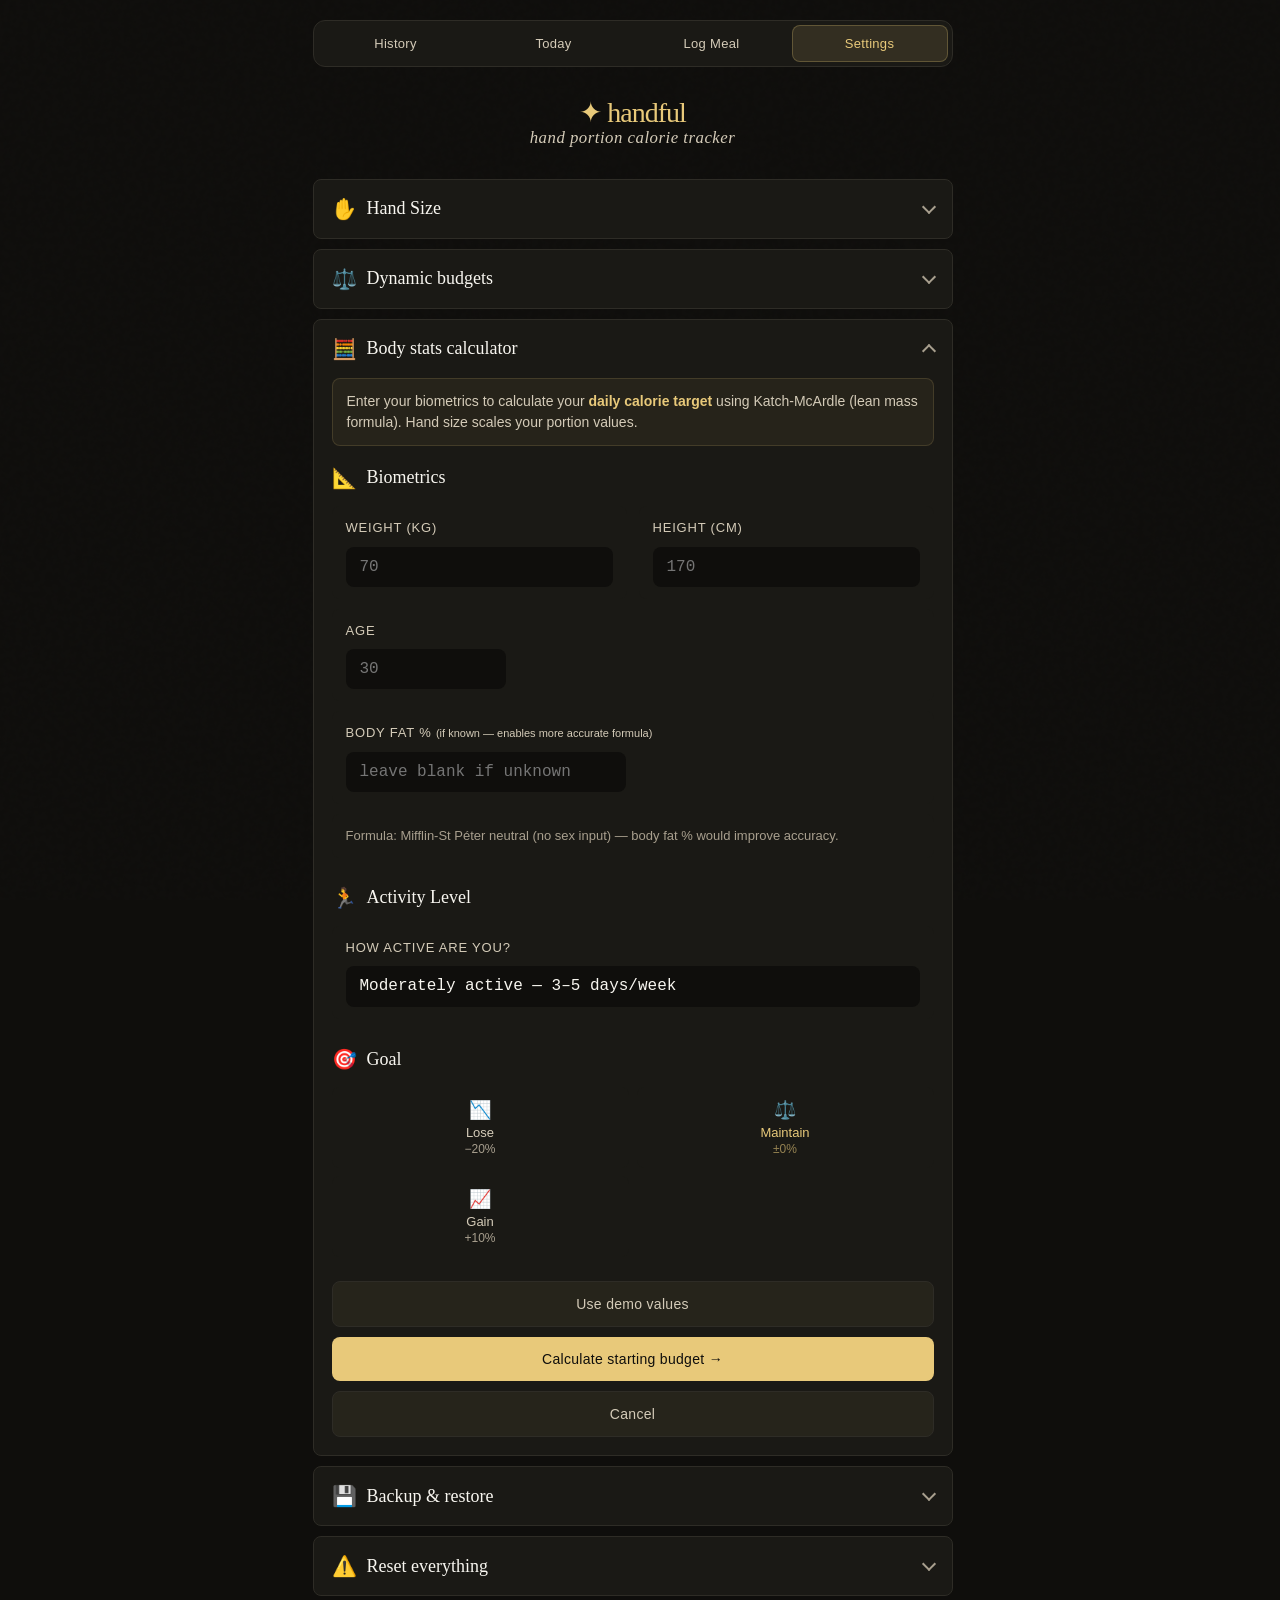
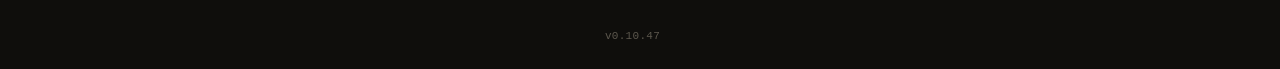
==== index.html @ 33240d6e "add meals to past days, revamp history" ====
<!DOCTYPE html>
<html lang="en">
<head>
<meta charset="UTF-8">
<meta name="viewport" content="width=device-width, initial-scale=1.0">
<title>Handful — Portion Calorie Tracker</title>
<meta name="description" content="Track hand-sized meal portions and daily calorie targets offline.">
<meta name="theme-color" content="#0f0e0c">
<link rel="manifest" href="manifest.webmanifest">
<link rel="icon" href="icons/icon-48.png" type="image/png">
<link rel="apple-touch-icon" href="icons/icon-180.png">
<link rel="stylesheet" href="styles.css">
</head>
<body>
<div id="app">

  <div class="tabs">
    <button class="tab" data-tab="history">History</button>
    <button class="tab" data-tab="today">Today</button>
    <button class="tab" data-tab="log">Log Meal</button>
    <button class="tab" data-tab="setup">Settings</button>
  </div>

  <!-- ═══════════════════ SETUP ═══════════════════ -->
  <div id="section-setup" class="section active">

    <div class="header">
      <div class="logo">✦ handful<em>hand portion calorie tracker</em></div>
    </div>

    <div class="setup-accordion">

    <section class="setup-panel" id="setup-panel-budget" hidden>
      <button class="setup-panel-toggle" type="button" data-setup-panel="budget" aria-expanded="false" aria-controls="setup-budget">
        <span class="setup-panel-title"><span>📊</span> Daily Portion Budget</span>
        <span class="setup-panel-chevron" aria-hidden="true"></span>
      </button>
      <div class="setup-panel-body" id="setup-budget">
      <div class="meal-total-summary budget-total-summary">
        <span class="meal-total-label">Estimated total</span>
        <span class="meal-total-value" id="budget-total">0 kcal</span>
      </div>
      <div class="info-callout callout-tight">
        Your calculated daily portion targets. Adjust with +/− — calorie estimates use your current hand size.
      </div>
      <div class="portion-grid budget-grid">
        <div class="portion-row portion-row-protein">
          <div class="portion-icon">🥩</div>
          <div class="portion-body">
            <div class="portion-top">
              <div class="portion-title-row">
                <div class="portion-name">Protein</div>
                <div class="portion-size">Palm</div>
              </div>
              <div class="portion-controls">
                <button class="count-btn" data-budget-type="protein" data-budget-delta="-1">−</button>
                <div class="count-display" id="budget-count-protein">0</div>
                <button class="count-btn" data-budget-type="protein" data-budget-delta="1">+</button>
              </div>
            </div>
            <div class="portion-bottom">
              <div class="portion-desc">meat, fish, eggs, legumes</div>
              <div class="portion-kcal" id="budget-kcal-protein">0 kcal</div>
            </div>
          </div>
        </div>
        <div class="portion-row portion-row-veggie">
          <div class="portion-icon">🥦</div>
          <div class="portion-body">
            <div class="portion-top">
              <div class="portion-title-row">
                <div class="portion-name">Vegetables</div>
                <div class="portion-size">Fist</div>
              </div>
              <div class="portion-controls">
                <button class="count-btn" data-budget-type="veggie" data-budget-delta="-1">−</button>
                <div class="count-display" id="budget-count-veggie">0</div>
                <button class="count-btn" data-budget-type="veggie" data-budget-delta="1">+</button>
              </div>
            </div>
            <div class="portion-bottom">
              <div class="portion-desc">non-starchy veg</div>
              <div class="portion-kcal" id="budget-kcal-veggie">0 kcal</div>
            </div>
          </div>
        </div>
        <div class="portion-row portion-row-carb">
          <div class="portion-icon">🌾</div>
          <div class="portion-body">
            <div class="portion-top">
              <div class="portion-title-row">
                <div class="portion-name">Carbs</div>
                <div class="portion-size">Cupped hand</div>
              </div>
              <div class="portion-controls">
                <button class="count-btn" data-budget-type="carb" data-budget-delta="-1">−</button>
                <div class="count-display" id="budget-count-carb">0</div>
                <button class="count-btn" data-budget-type="carb" data-budget-delta="1">+</button>
              </div>
            </div>
            <div class="portion-bottom">
              <div class="portion-desc">grains, fruit, tubers</div>
              <div class="portion-kcal" id="budget-kcal-carb">0 kcal</div>
            </div>
          </div>
        </div>
        <div class="portion-row portion-row-fat">
          <div class="portion-icon">🥑</div>
          <div class="portion-body">
            <div class="portion-top">
              <div class="portion-title-row">
                <div class="portion-name">Fats</div>
                <div class="portion-size">Thumb</div>
              </div>
              <div class="portion-controls">
                <button class="count-btn" data-budget-type="fat" data-budget-delta="-1">−</button>
                <div class="count-display" id="budget-count-fat">0</div>
                <button class="count-btn" data-budget-type="fat" data-budget-delta="1">+</button>
              </div>
            </div>
            <div class="portion-bottom">
              <div class="portion-desc">oils, nuts, cheese</div>
              <div class="portion-kcal" id="budget-kcal-fat">0 kcal</div>
            </div>
          </div>
        </div>
      </div>
      </div>
    </section>

    <section class="setup-panel" id="setup-panel-hand">
      <button class="setup-panel-toggle" type="button" data-setup-panel="hand" aria-expanded="false" aria-controls="setup-hand-size">
        <span class="setup-panel-title"><span>✋</span> Hand Size</span>
        <span class="setup-panel-chevron" aria-hidden="true"></span>
      </button>
      <div class="setup-panel-body" id="setup-hand-size">
      <div class="toggle-group" id="hand-size">
        <button class="toggle-option" data-hand="small">
          <div class="opt-title">🤏 Small</div>
          <div class="opt-sub">Palm ~130 kcal</div>
        </button>
        <button class="toggle-option selected" data-hand="average">
          <div class="opt-title">✋ Medium</div>
          <div class="opt-sub">Palm ~138 kcal</div>
        </button>
        <button class="toggle-option" data-hand="big">
          <div class="opt-title">🖐 Big</div>
          <div class="opt-sub">Palm ~145 kcal</div>
        </button>
      </div>
      <p class="setup-recalc-hint">Your hand size scales portion calorie values. <strong>Medium hand</strong> uses the midpoint of PN's male/female ranges. Big or small shifts the values up or down accordingly.</p>
      </div>
    </section>

    <section class="setup-panel" id="setup-panel-dynamic">
      <button class="setup-panel-toggle" type="button" data-setup-panel="dynamic" aria-expanded="false" aria-controls="setup-dynamic-recalc">
        <span class="setup-panel-title"><span>⚖️</span> Dynamic budgets</span>
        <span class="setup-panel-chevron" aria-hidden="true"></span>
      </button>
      <div class="setup-panel-body" id="setup-dynamic-recalc">
      <div class="toggle-group" id="dynamic-recalc-toggle">
        <button type="button" class="toggle-option" data-dynamic-recalc="true">Enable</button>
        <button type="button" class="toggle-option selected" data-dynamic-recalc="false">Disable</button>
      </div>
      <p class="setup-recalc-hint">When you overshoot a portion type, remaining budgets shrink to fit your daily calorie target — fats first, then protein, then carbs. Vegetables are never reduced. If you exceed your daily calories, uneaten non-veggie portions drop to zero.</p>
      </div>
    </section>

    <section class="setup-panel" id="setup-panel-calculator">
      <button class="setup-panel-toggle" type="button" data-setup-panel="calculator" aria-expanded="false" aria-controls="setup-calculator-body">
        <span class="setup-panel-title"><span>🧮</span> Body stats calculator</span>
        <span class="setup-panel-chevron" aria-hidden="true"></span>
      </button>
      <div class="setup-panel-body" id="setup-calculator-body">
    <div id="setup-recalc-wrap" hidden>
      <p class="setup-recalc-hint">Need a fresh starting budget? Re-run the calculator with updated weight, activity, or goal — you can still fine-tune portions afterward.</p>
      <button class="btn btn-ghost" data-action="open-setup-wizard">Recalculate from body stats</button>
    </div>

    <div id="setup-wizard">
      <div class="info-callout">
        Enter your biometrics to calculate your <strong>daily calorie target</strong> using Katch-McArdle (lean mass formula). Hand size scales your portion values.
      </div>

      <div class="card">
        <div class="card-title"><span>📐</span> Biometrics</div>

        <div class="fields-row">
          <div class="field">
            <label>Weight (kg)</label>
            <input type="number" id="weight" placeholder="70" min="30" max="300" step="0.1">
          </div>
          <div class="field">
            <label>Height (cm)</label>
            <input type="number" id="height" placeholder="170" min="120" max="250">
          </div>
        </div>

        <div class="field">
          <label>Age</label>
          <input type="number" id="age" placeholder="30" min="15" max="100" class="input-short">
        </div>

        <div class="field">
          <label>Body Fat % <span class="label-note">(if known — enables more accurate formula)</span></label>
          <input type="number" id="bodyfat" placeholder="leave blank if unknown" min="5" max="60" step="0.1" class="input-medium">
        </div>

        <div class="formula-note" id="formula-display">
          Fill in fields above to see which formula will be used.
        </div>
      </div>

      <div class="card">
        <div class="card-title"><span>🏃</span> Activity Level</div>
        <div class="field">
          <label>How active are you?</label>
          <select id="activity">
            <option value="1.2">Sedentary — desk job, little exercise</option>
            <option value="1.375">Lightly active — 1–3 days/week</option>
            <option value="1.55" selected>Moderately active — 3–5 days/week</option>
            <option value="1.725">Very active — 6–7 days/week</option>
            <option value="1.9">Extra active — 2× daily training</option>
          </select>
        </div>
      </div>

      <div class="card">
        <div class="card-title"><span>🎯</span> Goal</div>
        <div class="goal-grid" id="goal-grid">
          <button class="goal-option" data-mult="0.8">
            <div class="goal-icon">📉</div>
            <div class="goal-label">Lose</div>
            <div class="goal-mult">−20%</div>
          </button>
          <button class="goal-option selected" data-mult="1.0">
            <div class="goal-icon">⚖️</div>
            <div class="goal-label">Maintain</div>
            <div class="goal-mult">±0%</div>
          </button>
          <button class="goal-option" data-mult="1.1">
            <div class="goal-icon">📈</div>
            <div class="goal-label">Gain</div>
            <div class="goal-mult">+10%</div>
          </button>
        </div>
      </div>

      <div class="error-msg" id="setup-error"></div>

      <button class="btn btn-ghost setup-demo-btn" data-action="use-demo">Use demo values</button>
      <button class="btn btn-primary" data-action="calculate-target">Calculate starting budget →</button>
      <button class="btn btn-ghost setup-wizard-cancel" data-action="close-setup-wizard" hidden>Cancel</button>
    </div>
      </div>
    </section>

    <section class="setup-panel" id="setup-panel-backup">
      <button class="setup-panel-toggle" type="button" data-setup-panel="backup" aria-expanded="false" aria-controls="setup-backup-body">
        <span class="setup-panel-title"><span>💾</span> Backup & restore</span>
        <span class="setup-panel-chevron" aria-hidden="true"></span>
      </button>
      <div class="setup-panel-body" id="setup-backup-body">
        <p class="setup-recalc-hint">Backs up and restores your meal history, daily portion budget, calorie targets (including target history), hand size, goal, body stats, dynamic budget setting, and today’s in-progress log counts. Import replaces all of that on this device.</p>
        <div class="setup-backup-actions">
          <button type="button" class="btn btn-ghost setup-reset-btn" data-action="export-backup">Export backup</button>
          <button type="button" id="import-backup-btn" class="btn btn-ghost setup-reset-btn" data-action="import-backup">Import backup</button>
        </div>
        <input type="file" id="import-backup-input" accept="application/json,.json" hidden>
        <p id="import-backup-status" class="setup-import-status" hidden></p>
      </div>
    </section>

    <section class="setup-panel" id="setup-panel-danger">
      <button class="setup-panel-toggle" type="button" data-setup-panel="danger" aria-expanded="false" aria-controls="setup-danger-body">
        <span class="setup-panel-title"><span>⚠️</span> Reset everything</span>
        <span class="setup-panel-chevron" aria-hidden="true"></span>
      </button>
      <div class="setup-panel-body" id="setup-danger-body">
        <p class="setup-recalc-hint">Delete all meals, targets, and settings. This cannot be undone.</p>
        <button type="button" id="reset-everything-btn" class="btn btn-ghost setup-reset-btn" data-action="reset-everything">Reset everything</button>
      </div>
    </section>

    </div>

  </div>

  <!-- ═══════════════════ LOG MEAL ═══════════════════ -->
  <div id="section-log" class="section">

    <div id="no-target-msg" class="info-callout callout-spaced">
      ⚠ No calorie target set yet. Go to <strong>Setup</strong> first.
    </div>

    <div id="log-content">
      <div class="card">
        <div class="meal-total-summary">
          <span class="meal-total-label">Meal total</span>
          <span class="meal-total-value" id="meal-total">0 kcal</span>
        </div>

        <div class="portion-grid">
          <!-- Protein -->
          <div class="portion-row portion-row-protein">
            <div class="portion-icon">🥩</div>
            <div class="portion-body">
              <div class="portion-top">
                <div class="portion-title-row">
                  <div class="portion-name">Protein</div>
                  <div class="portion-size">Palm</div>
                </div>
                <div class="portion-controls">
                  <button class="count-btn" data-count-type="protein" data-count-delta="-1">−</button>
                  <div class="count-display" id="count-protein">0</div>
                  <button class="count-btn" data-count-type="protein" data-count-delta="1">+</button>
                </div>
              </div>
              <div class="portion-bottom">
                <div class="portion-desc">meat, fish, eggs, legumes</div>
                <div class="portion-kcal" id="protein-kcal">0 kcal</div>
              </div>
            </div>
          </div>

          <!-- Veggies -->
          <div class="portion-row portion-row-veggie">
            <div class="portion-icon">🥦</div>
            <div class="portion-body">
              <div class="portion-top">
                <div class="portion-title-row">
                  <div class="portion-name">Vegetables</div>
                  <div class="portion-size">Fist</div>
                </div>
                <div class="portion-controls">
                  <button class="count-btn" data-count-type="veggie" data-count-delta="-1">−</button>
                  <div class="count-display" id="count-veggie">0</div>
                  <button class="count-btn" data-count-type="veggie" data-count-delta="1">+</button>
                </div>
              </div>
              <div class="portion-bottom">
                <div class="portion-desc">non-starchy veg</div>
                <div class="portion-kcal" id="veggie-kcal">0 kcal</div>
              </div>
            </div>
          </div>

          <!-- Carbs -->
          <div class="portion-row portion-row-carb">
            <div class="portion-icon">🌾</div>
            <div class="portion-body">
              <div class="portion-top">
                <div class="portion-title-row">
                  <div class="portion-name">Carbs</div>
                  <div class="portion-size">Cupped hand</div>
                </div>
                <div class="portion-controls">
                  <button class="count-btn" data-count-type="carb" data-count-delta="-1">−</button>
                  <div class="count-display" id="count-carb">0</div>
                  <button class="count-btn" data-count-type="carb" data-count-delta="1">+</button>
                </div>
              </div>
              <div class="portion-bottom">
                <div class="portion-desc">grains, fruit, tubers</div>
                <div class="portion-kcal" id="carb-kcal">0 kcal</div>
              </div>
            </div>
          </div>

          <!-- Fat -->
          <div class="portion-row portion-row-fat">
            <div class="portion-icon">🥑</div>
            <div class="portion-body">
              <div class="portion-top">
                <div class="portion-title-row">
                  <div class="portion-name">Fats</div>
                  <div class="portion-size">Thumb</div>
                </div>
                <div class="portion-controls">
                  <button class="count-btn" data-count-type="fat" data-count-delta="-1">−</button>
                  <div class="count-display" id="count-fat">0</div>
                  <button class="count-btn" data-count-type="fat" data-count-delta="1">+</button>
                </div>
              </div>
              <div class="portion-bottom">
                <div class="portion-desc">oils, nuts, cheese</div>
                <div class="portion-kcal" id="fat-kcal">0 kcal</div>
              </div>
            </div>
          </div>
        </div>

        <!-- Quick-add shortcuts -->
        <div class="quick-add-section">
          <div class="quick-add-label">Shortcuts</div>
          <div class="quick-add-grid">

            <!-- Processed snack: +1 carb +1 fat -->
            <button class="quick-btn" data-action="quick-add-processed">
              <div class="qb-icon">🍟</div>
              <span class="qb-name">Processed</span>
              <div class="qb-adds">+1 carb · +1 fat</div>
            </button>

            <!-- Light drink: popup -->
            <button class="quick-btn" data-action="open-light-popup">
              <div class="qb-icon">🍷</div>
              <span class="qb-name">Light drink</span>
              <div class="qb-adds">tap to log</div>
            </button>

            <!-- Heavy drink: mixed/craft beer/dessert wine — popup to choose -->
            <button class="quick-btn" data-action="open-heavy-popup">
              <div class="qb-icon">🍹</div>
              <span class="qb-name">Heavy drink</span>
              <div class="qb-adds">tap to log</div>
            </button>

            <!-- Dairy: popup -->
            <button class="quick-btn" data-action="open-dairy-popup">
              <div class="qb-icon">🥛</div>
              <span class="qb-name">Dairy / milk</span>
              <div class="qb-adds">tap to log</div>
            </button>

            <!-- Soda / juice: 355ml = 1 carb -->
            <button class="quick-btn" data-action="quick-add-soda">
              <div class="qb-icon">🥤</div>
              <span class="qb-name">Soda / juice</span>
              <div class="qb-adds">+1 carb · 12oz (355ml)</div>
            </button>

          </div>
        </div>

        <div class="log-btn-wrap">
          <button type="button" class="btn btn-primary" id="log-meal-btn" data-action="log-meal">Add to today →</button>
          <button class="btn btn-ghost btn-inline" data-action="reset-counts">Clear</button>
        </div>
      </div>
    </div>

  </div>

  <!-- ═══════════════════ TODAY ═══════════════════ -->
  <div id="section-today" class="section">

    <div id="today-no-target" class="info-callout">
      ⚠ No calorie target set yet. Go to <strong>Setup</strong> first.
    </div>

    <div id="today-content">
      <div class="date-header">
        <button type="button" class="date-nav-btn" id="today-prev-day" data-action="today-prev-day" aria-label="Previous day">‹</button>
        <div class="date-header-main">
          <div class="date-today" id="today-date-str"></div>
          <div class="date-str" id="today-day-str">Today</div>
        </div>
        <button type="button" class="date-nav-btn" id="today-next-day" data-action="today-next-day" aria-label="Next day">›</button>
      </div>

      <div class="progress-wrap">
        <div class="progress-header">
          <div class="progress-range">
            <span class="progress-consumed" id="prog-consumed">0</span>
            <span class="progress-sep">/</span>
            <span class="progress-total" id="prog-total">0</span>
          </div>
          <span class="progress-left" id="prog-left">— left</span>
        </div>
        <div class="progress-bar" id="prog-bar">
          <div class="progress-fill" id="prog-fill">
            <div class="progress-seg protein" id="prog-seg-protein"></div>
            <div class="progress-seg veggie" id="prog-seg-veggie"></div>
            <div class="progress-seg carb" id="prog-seg-carb"></div>
            <div class="progress-seg fat" id="prog-seg-fat"></div>
          </div>
        </div>
      </div>

      <div class="card">
        <div id="portion-targets" class="portion-targets">
          <!-- rendered by JS -->
        </div>
      </div>

      <div class="card">
        <div id="meal-list" class="meal-list">
          <div class="empty-state">
            <div class="icon">🍽</div>
            <div>No meals logged yet today.</div>
          </div>
        </div>
        <div class="today-log-wrap">
          <button type="button" class="btn btn-primary today-log-meal-btn" data-tab="log">Log meal</button>
        </div>
        <div class="today-reset-wrap" id="today-reset-wrap" hidden>
          <button type="button" class="btn-link" id="delete-all-meals-btn" data-action="reset-day">Clear all</button>
        </div>
      </div>
    </div>

  </div>

  <!-- ═══════════════════ HISTORY ═══════════════════ -->
  <div id="section-history" class="section">

    <div id="history-no-target" class="info-callout">
      ⚠ No calorie target set yet. Go to <strong>Setup</strong> first.
    </div>

    <div id="history-content">
      <div id="history-week-avg" class="history-week-avg" hidden>
        <span class="history-week-avg-label">Average, excluding today</span>
        <span class="history-week-avg-value" id="history-week-avg-value"></span>
      </div>
      <div id="history-chart" class="history-chart" aria-hidden="true"></div>
      <div id="history-list"></div>
    </div>

  </div>


  <!-- ── Heavy drink popup ── -->
  <div id="heavy-popup-overlay" class="popup-overlay" data-popup="heavy">
    <div id="heavy-popup" class="popup-sheet">
      <div class="popup-title">🍹 Heavy drink</div>
      <div class="popup-sub">Mixed drink, craft beer, dessert wine</div>
      <div class="popup-options">
        <button class="popup-opt" data-heavy-choice="2carb">
          <div class="popup-opt-icon">🌾🌾</div>
          <div class="popup-opt-label">+2 carbs</div>
          <div class="popup-opt-sub">2 cupped hands</div>
        </button>
        <button class="popup-opt" data-heavy-choice="mixed">
          <div class="popup-opt-icon">🌾🥑</div>
          <div class="popup-opt-label">+1 carb +1 fat</div>
          <div class="popup-opt-sub">1 hand + 1 thumb</div>
        </button>
        <button class="popup-opt" data-heavy-choice="2fat">
          <div class="popup-opt-icon">🥑🥑</div>
          <div class="popup-opt-label">+2 fats</div>
          <div class="popup-opt-sub">2 thumbs</div>
        </button>
      </div>
      <button class="popup-cancel" data-action="close-heavy-popup">Cancel</button>
    </div>
  </div>

  <!-- ── Light drink popup ── -->
  <div id="light-popup-overlay" class="popup-overlay" data-popup="light">
    <div id="light-popup" class="popup-sheet">
      <div class="popup-title">🍷 Light drink</div>
      <div class="popup-sub">Wine, light beer, or spirits</div>
      <div class="popup-options popup-options-two">
        <button class="popup-opt" data-light-choice="carb">
          <div class="popup-opt-icon">🌾</div>
          <div class="popup-opt-label">+1 carb</div>
          <div class="popup-opt-sub">5oz (150ml) wine<br>12oz (355ml) light beer<br>1.5oz (45ml) spirits</div>
        </button>
        <button class="popup-opt" data-light-choice="fat">
          <div class="popup-opt-icon">🥑</div>
          <div class="popup-opt-label">+1 fat</div>
          <div class="popup-opt-sub">5oz (150ml) wine<br>12oz (355ml) light beer<br>1.5oz (45ml) spirits</div>
        </button>
      </div>
      <button class="popup-cancel" data-action="close-light-popup">Cancel</button>
    </div>
  </div>

  <!-- ── Dairy popup ── -->
  <div id="dairy-popup-overlay" class="popup-overlay" data-popup="dairy">
    <div id="dairy-popup" class="popup-sheet">
      <div class="popup-title">🥛 Dairy / milk</div>
      <div class="popup-sub">1 cup / 8oz (240ml) serving</div>
      <div class="popup-options popup-options-two">
        <button class="popup-opt" data-dairy-choice="fat">
          <div class="popup-opt-icon">🥑</div>
          <div class="popup-opt-label">+1 fat</div>
          <div class="popup-opt-sub">Whole milk<br>Full-fat yogurt<br>Full-fat kefir</div>
        </button>
        <button class="popup-opt" data-dairy-choice="carb">
          <div class="popup-opt-icon">🌾</div>
          <div class="popup-opt-label">+1 carb</div>
          <div class="popup-opt-sub">Low-fat / skim milk<br>Plain plant milk<br>(sweetened)</div>
        </button>
        <button class="popup-opt" data-dairy-choice="both">
          <div class="popup-opt-icon">🥑🌾</div>
          <div class="popup-opt-label">+1 fat +1 carb</div>
          <div class="popup-opt-sub">Full-fat AND<br>sweetened<br>(e.g. choc milk)</div>
        </button>
        <button class="popup-opt popup-opt-muted" data-dairy-choice="none">
          <div class="popup-opt-icon">💧</div>
          <div class="popup-opt-label">Nothing</div>
          <div class="popup-opt-sub">Unsweetened<br>plain plant milk<br>(~30–40 kcal)</div>
        </button>
      </div>
      <button class="popup-cancel" data-action="close-dairy-popup">Cancel</button>
    </div>
  </div>

  <footer class="app-version" id="app-version" aria-label="App version"></footer>
</div>
<script src="version.js"></script>
<script src="app.js" defer></script>
</body>
</html>
---- styles.css ----
:root {
    --bg: #0f0e0c;
    --surface: #1a1915;
    --surface2: #222018;
    --border: #2e2c26;
    --accent: #e8c97a;
    --accent-dim: rgba(232,201,122,0.12);
    --accent-dim2: rgba(232,201,122,0.06);
    --text: #f8f6f0;
    --text-muted: #d4cbb8;
    --text-dim: #a89f8e;
    --protein: #c97a7a;
    --veggie: #7ac97a;
    --carb: #7ab0c9;
    --fat: #c9b47a;
    --protein-dim: rgba(201,122,122,0.12);
    --veggie-dim: rgba(122,201,122,0.12);
    --carb-dim: rgba(122,176,201,0.12);
    --fat-dim: rgba(201,180,122,0.12);
    --radius: 12px;
    --radius-sm: 8px;
  }

  * { margin: 0; padding: 0; box-sizing: border-box; }

  html {
    scrollbar-gutter: stable;
  }

  body {
    background: var(--bg);
    color: var(--text);
    font-family: 'DM Sans', sans-serif;
    font-size: 16px;
    line-height: 1.6;
    min-height: 100vh;
  }

  /* Grid noise texture overlay */
  body::before {
    content: '';
    position: fixed;
    inset: 0;
    background-image: url("data:image/svg+xml,%3Csvg viewBox='0 0 200 200' xmlns='http://www.w3.org/2000/svg'%3E%3Cfilter id='n'%3E%3CfeTurbulence type='fractalNoise' baseFrequency='0.75' numOctaves='4' stitchTiles='stitch'/%3E%3C/filter%3E%3Crect width='100%25' height='100%25' filter='url(%23n)' opacity='0.03'/%3E%3C/svg%3E");
    pointer-events: none;
    z-index: 0;
    opacity: 0.4;
  }

  #app {
    position: relative;
    z-index: 1;
    max-width: 680px;
    margin: 0 auto;
    padding: 20px;
  }

  /* ── Header ── */
  .header {
    text-align: center;
    margin-bottom: 32px;
  }

  .logo {
    font-family: 'DM Serif Display', serif;
    font-size: 28px;
    color: var(--accent);
    letter-spacing: -1px;
    line-height: 1;
  }

  .logo em {
    font-style: italic;
    color: var(--text-muted);
    font-size: 0.6em;
    display: block;
    letter-spacing: 0.5px;
    margin-top: 3px;
  }

  /* ── Tabs ── */
  .tabs {
    display: flex;
    gap: 2px;
    background: var(--surface);
    border: 1px solid var(--border);
    border-radius: var(--radius);
    padding: 4px;
    margin-bottom: 32px;
  }

  .tab {
    flex: 1;
    padding: 10px 10px;
    border-radius: var(--radius-sm);
    border: 1px solid transparent;
    background: transparent;
    color: var(--text-muted);
    font-family: 'DM Sans', sans-serif;
    font-size: 13px;
    font-weight: 500;
    cursor: pointer;
    transition: all 0.2s;
    letter-spacing: 0.3px;
  }

  .tab.active {
    background: var(--accent-dim);
    color: var(--accent);
    border: 1px solid rgba(232,201,122,0.25);
  }

  /* ── Cards ── */
  .card {
    background: var(--surface);
    border: 1px solid var(--border);
    border-radius: var(--radius);
    padding: 24px;
    margin-bottom: 16px;
  }

  .card-title {
    font-family: 'DM Serif Display', serif;
    font-size: 18px;
    color: var(--text);
    margin-bottom: 20px;
    display: flex;
    align-items: center;
    gap: 10px;
  }

  .card-title span {
    font-size: 20px;
  }

  /* ── Form elements ── */
  .field {
    margin-bottom: 18px;
  }

  label {
    display: block;
    font-size: 13px;
    font-weight: 500;
    color: var(--text-muted);
    letter-spacing: 0.8px;
    text-transform: uppercase;
    margin-bottom: 8px;
  }

  input[type="number"], select {
    width: 100%;
    background: var(--bg);
    border: 1px solid var(--border);
    border-radius: var(--radius-sm);
    color: var(--text);
    font-family: 'DM Mono', monospace;
    font-size: 16px;
    padding: 11px 14px;
    outline: none;
    transition: border-color 0.2s;
    appearance: none;
  }

  input[type="number"]:focus, select:focus {
    border-color: var(--accent);
  }

  .input-short { max-width: 160px; }
  .input-medium { max-width: 280px; }
  .label-note {
    font-size: 11px;
    font-weight: 400;
    text-transform: none;
    letter-spacing: 0;
  }

  select {
    background-image: url("data:image/svg+xml,%3Csvg xmlns='http://www.w3.org/2000/svg' width='12' height='8' viewBox='0 0 12 8'%3E%3Cpath d='M1 1l5 5 5-5' stroke='%238a8470' stroke-width='1.5' fill='none' stroke-linecap='round'/%3E%3C/svg%3E");
    background-repeat: no-repeat;
    background-position: right 14px center;
    padding-right: 36px;
    cursor: pointer;
  }

  option { background: #1a1915; }

  .fields-row {
    display: grid;
    grid-template-columns: 1fr 1fr;
    gap: 12px;
  }

  /* ── Buttons ── */
  .btn {
    display: block;
    width: 100%;
    padding: 14px 20px;
    border-radius: var(--radius-sm);
    border: none;
    font-family: 'DM Sans', sans-serif;
    font-size: 14px;
    font-weight: 500;
    cursor: pointer;
    transition: all 0.2s;
    letter-spacing: 0.3px;
  }

  .btn-primary {
    background: var(--accent);
    color: #0f0e0c;
  }

  .btn-primary:hover {
    background: #f0d58a;
    transform: translateY(-1px);
  }

  .btn-ghost {
    background: var(--accent-dim2);
    color: var(--text-muted);
    border: 1px solid var(--border);
  }

  .btn-ghost:hover {
    color: var(--text);
    border-color: var(--text-dim);
  }

  .btn-inline {
    width: auto;
    padding: 14px 20px;
  }

  .btn-link {
    display: inline;
    width: auto;
    padding: 0;
    background: none;
    border: none;
    border-radius: 0;
    font-family: 'DM Sans', sans-serif;
    font-size: 13px;
    font-weight: 400;
    color: var(--text-dim);
    text-decoration: underline;
    text-underline-offset: 3px;
    cursor: pointer;
    transition: color 0.15s;
  }

  .btn-link:hover {
    color: var(--text-muted);
  }

  .btn-link.btn-link-armed {
    color: var(--protein);
    font-weight: 600;
  }

  .btn-link.btn-link-armed:hover {
    color: var(--protein);
  }

  #today-content .today-log-wrap {
    display: flex;
    justify-content: center;
    margin-top: 16px;
  }

  #today-content .today-log-meal-btn {
    width: auto;
    padding: 12px 24px;
  }

  #today-content .today-reset-wrap:not([hidden]) {
    display: flex;
    justify-content: center;
    margin-top: 28px;
    padding-bottom: 8px;
  }

  /* ── Calorie Target Display ── */
  .calorie-target {
    text-align: center;
    padding: 28px 24px;
    background: var(--surface2);
    border: 1px solid var(--border);
    border-radius: var(--radius);
    margin-bottom: 16px;
    position: relative;
    overflow: hidden;
  }

  .calorie-target::before {
    content: '';
    position: absolute;
    top: -40px; left: -40px;
    width: 160px; height: 160px;
    background: radial-gradient(circle, rgba(232,201,122,0.08) 0%, transparent 70%);
    pointer-events: none;
  }

  .calorie-big {
    font-family: 'DM Serif Display', serif;
    font-size: 60px;
    color: var(--accent);
    line-height: 1;
    letter-spacing: -2px;
  }

  .calorie-unit {
    font-size: 18px;
    color: var(--text-muted);
    font-family: 'DM Mono', monospace;
    margin-bottom: 4px;
    display: block;
  }

  .calorie-label {
    font-size: 12px;
    color: var(--text-dim);
    letter-spacing: 1px;
    text-transform: uppercase;
    margin-top: 8px;
  }

  /* ── Progress Bar ── */
  .progress-wrap {
    background: var(--surface2);
    border: 1px solid var(--border);
    border-radius: var(--radius);
    padding: 20px 24px;
    margin-bottom: 16px;
  }

  .progress-header {
    display: flex;
    justify-content: space-between;
    align-items: baseline;
    gap: 12px;
    margin-bottom: 12px;
    font-family: 'DM Mono', monospace;
    font-size: 14px;
  }

  .progress-range {
    display: flex;
    align-items: baseline;
    gap: 2px;
    min-width: 0;
  }

  .progress-consumed { color: var(--accent); }
  .progress-range .progress-sep {
    color: var(--text-dim);
    margin: 0 1px;
  }
  .progress-total { color: var(--text-dim); }
  .progress-left {
    color: var(--text-dim);
    text-align: right;
    flex-shrink: 0;
  }

  .progress-bar {
    height: 24px;
    background: var(--border);
    border-radius: var(--radius-sm);
    overflow: hidden;
  }

  .progress-fill {
    display: flex;
    width: 0%;
    height: 100%;
    border-radius: 0;
    overflow: hidden;
    transition: width 0.4s ease;
  }

  .progress-seg {
    height: 100%;
    min-width: 0;
    flex: 0 0 0;
    border-radius: 0;
  }

  .progress-fill.full {
    width: 100% !important;
  }

  /* Same hues as portion labels, higher saturation for segment contrast */
  .progress-seg.protein { background: #2b9dd6; }
  .progress-seg.veggie { background: #58ed58; }
  .progress-seg.carb { background: #e5931c; }
  .progress-seg.fat { background: #efd255; }

  /* ── Macro breakdown mini bars ── */
  .macro-mini {
    display: grid;
    grid-template-columns: 1fr 1fr;
    gap: 12px;
    margin-top: 16px;
  }

  .macro-item {
    background: var(--bg);
    border: 1px solid var(--border);
    border-radius: var(--radius-sm);
    padding: 12px 14px;
  }

  .macro-item-label {
    font-size: 13px;
    color: var(--text-dim);
    text-transform: uppercase;
    letter-spacing: 0.8px;
    margin-bottom: 4px;
    display: flex;
    align-items: center;
    gap: 6px;
  }

  .macro-dot {
    width: 7px; height: 7px;
    border-radius: 50%;
    display: inline-block;
  }

  .macro-item-val {
    font-family: 'DM Mono', monospace;
    font-size: 22px;
    font-weight: 500;
    line-height: 1;
  }

  .macro-item-sub {
    font-size: 12px;
    color: var(--text-dim);
    margin-top: 3px;
  }

  /* ── Meal Logger ── */
  .portion-grid {
    display: flex;
    flex-direction: column;
    gap: 10px;
  }

  .portion-row {
    display: flex;
    align-items: center;
    gap: 12px;
    background: var(--bg);
    border: 1px solid var(--border);
    border-radius: var(--radius-sm);
    padding: 10px 12px;
    transition: border-color 0.2s;
  }

  .portion-icon {
    flex-shrink: 0;
    font-size: 28px;
    line-height: 1;
  }

  .portion-body {
    flex: 1;
    min-width: 0;
    display: flex;
    flex-direction: column;
    gap: 2px;
  }

  .portion-top,
  .portion-bottom {
    display: flex;
    align-items: center;
    justify-content: space-between;
    gap: 6px;
  }

  .portion-title-row {
    flex: 1;
    min-width: 0;
    display: flex;
    align-items: baseline;
    flex-wrap: wrap;
    gap: 3px;
  }

  .portion-desc {
    flex: 1;
    min-width: 0;
    font-size: 13px;
    color: var(--text-muted);
  }

  .portion-controls {
    display: flex;
    align-items: center;
    gap: 8px;
    flex-shrink: 0;
  }

  .portion-row:focus-within {
    border-color: var(--text-dim);
  }

  .portion-row-protein { border-color: rgba(201,122,122,0.3); }
  .portion-row-veggie { border-color: rgba(122,201,122,0.3); }
  .portion-row-carb { border-color: rgba(122,176,201,0.3); }
  .portion-row-fat { border-color: rgba(201,180,122,0.3); }

  .portion-name {
    font-weight: 700;
    font-size: 15px;
    color: var(--text);
  }

  .portion-size {
    font-size: 15px;
    font-weight: 400;
    color: var(--text-muted);
  }

  .portion-size::before {
    content: '(';
  }

  .portion-size::after {
    content: ')';
  }

  .count-btn {
    width: 30px; height: 30px;
    border-radius: 6px;
    border: 1px solid var(--border);
    background: var(--surface);
    color: var(--text-muted);
    font-size: 18px;
    font-family: 'DM Mono', monospace;
    cursor: pointer;
    display: flex;
    align-items: center;
    justify-content: center;
    line-height: 1;
    transition: all 0.15s;
    flex-shrink: 0;
  }

  .count-btn:hover {
    border-color: var(--accent);
    color: var(--accent);
  }

  .count-display {
    font-family: 'DM Mono', monospace;
    font-size: 18px;
    font-weight: 500;
    color: var(--text);
    min-width: 20px;
    text-align: center;
  }

  .portion-kcal {
    flex-shrink: 0;
    font-family: 'DM Mono', monospace;
    font-size: 13px;
    color: var(--text-dim);
    transition: opacity 0.15s ease;
  }

  .portion-kcal.is-zero {
    opacity: 0.3;
  }

  /* ── Log button ── */
  .log-btn-wrap {
    margin-top: 16px;
    display: flex;
    gap: 10px;
  }

  #log-content .log-btn-wrap {
    position: fixed;
    bottom: 0;
    left: 50%;
    transform: translateX(-50%);
    width: 100%;
    max-width: 680px;
    margin-top: 0;
    padding: 12px 20px calc(12px + env(safe-area-inset-bottom, 0px));
    background: var(--bg);
    border-top: 1px solid var(--border);
    z-index: 50;
    box-sizing: border-box;
  }

  #log-content .log-btn-wrap .btn-primary {
    flex: 1;
    width: auto;
  }

  #section-log.active {
    padding-bottom: calc(68px + env(safe-area-inset-bottom, 0px));
  }

  .meal-total-summary {
    margin-top: 16px;
    padding: 12px 14px;
    background: var(--bg);
    border-radius: var(--radius-sm);
    border: 1px solid var(--border);
    display: flex;
    justify-content: space-between;
    align-items: center;
  }

  .meal-total-label {
    font-size: 13px;
    color: var(--text-muted);
  }

  .meal-total-value {
    font-family: 'DM Mono', monospace;
    font-size: 22px;
    color: var(--accent);
  }

  .budget-total-summary {
    margin-top: 0;
    margin-bottom: 12px;
  }

  #setup-budget .budget-grid {
    margin-top: 12px;
  }

  /* ── Meal history ── */
  .meal-list {
    display: flex;
    flex-direction: column;
    gap: 10px;
  }

  .meal-entry {
    display: grid;
    grid-template-columns: 1fr auto auto;
    align-items: center;
    gap: 12px;
    background: var(--surface);
    border: none;
    border-radius: var(--radius-sm);
    padding: 12px 14px;
  }

  .meal-entry-time {
    font-family: 'DM Mono', monospace;
    font-size: 12px;
    color: var(--text-dim);
    margin-bottom: 3px;
  }

  .meal-entry-portions {
    font-size: 16px;
    color: var(--text-muted);
    letter-spacing: 1px;
  }

  .meal-entry-kcal {
    font-family: 'DM Mono', monospace;
    font-size: 15px;
    color: var(--accent);
    font-weight: 500;
  }

  .meal-delete {
    background: none;
    border: none;
    color: var(--text-dim);
    cursor: pointer;
    font-size: 16px;
    padding: 2px 4px;
    border-radius: 4px;
    transition: color 0.15s;
  }

  .meal-delete:hover { color: #c97a7a; }

  .empty-state {
    text-align: center;
    padding: 40px 20px;
    color: var(--text-dim);
    font-size: 13px;
  }

  .empty-state .icon { font-size: 32px; margin-bottom: 10px; }

  /* ── Info callout ── */
  .info-callout {
    background: var(--accent-dim2);
    border: 1px solid rgba(232,201,122,0.15);
    border-radius: var(--radius-sm);
    padding: 12px 14px;
    font-size: 14px;
    color: var(--text-muted);
    margin-bottom: 16px;
    line-height: 1.5;
  }

  .info-callout strong {
    color: var(--accent);
  }

  .callout-tight { margin-bottom: 14px; }
  .callout-spaced { margin-bottom: 20px; }

  .setup-demo-btn { margin-bottom: 10px; }

  .setup-reset-btn {
    width: 100%;
  }

  .setup-reset-btn-armed {
    border-color: var(--protein);
    color: var(--protein);
    font-weight: 700;
  }

  .setup-reset-btn-armed:hover {
    color: var(--protein);
    border-color: var(--protein);
  }

  .setup-backup-actions {
    display: flex;
    flex-direction: column;
    gap: 10px;
  }

  .setup-import-status {
    margin: 12px 0 0;
    font-size: 13px;
    color: var(--text-dim);
    line-height: 1.5;
  }

  .setup-accordion {
    display: flex;
    flex-direction: column;
    gap: 10px;
    margin-bottom: 24px;
  }

  .setup-panel {
    background: var(--surface);
    border: 1px solid var(--border);
    border-radius: var(--radius-sm);
    overflow: hidden;
  }

  .setup-panel-toggle {
    display: flex;
    align-items: center;
    justify-content: space-between;
    gap: 12px;
    width: 100%;
    padding: 16px 18px;
    border: none;
    background: none;
    color: var(--text);
    cursor: pointer;
    text-align: left;
    font-family: 'DM Serif Display', serif;
    font-size: 18px;
    line-height: 1.3;
  }

  .setup-panel-toggle:hover {
    background: var(--surface2);
  }

  .setup-panel-title {
    display: flex;
    align-items: center;
    gap: 10px;
  }

  .setup-panel-title > span:first-child {
    font-size: 20px;
  }

  .setup-panel-chevron {
    flex-shrink: 0;
    width: 10px;
    height: 10px;
    border-right: 2px solid var(--text-dim);
    border-bottom: 2px solid var(--text-dim);
    transform: rotate(45deg);
    transition: transform 0.2s ease;
    margin-top: -4px;
  }

  .setup-panel.open .setup-panel-chevron {
    transform: rotate(-135deg);
    margin-top: 4px;
  }

  .setup-panel-body {
    display: none;
    padding: 0 18px 18px;
  }

  .setup-panel.open .setup-panel-body {
    display: block;
  }

  .setup-recalc-hint {
    font-size: 13px;
    color: var(--text-dim);
    line-height: 1.5;
    margin: 0 0 14px;
  }

  #section-setup #setup-dynamic-recalc .toggle-group {
    margin-bottom: 12px;
  }

  #section-setup #setup-dynamic-recalc .setup-recalc-hint,
  #section-setup #setup-hand-size .setup-recalc-hint {
    margin-bottom: 0;
  }

  #section-setup #setup-hand-size .toggle-group {
    margin-bottom: 12px;
  }

  #section-setup #setup-hand-size .setup-recalc-hint strong {
    color: var(--accent);
    font-weight: 500;
  }

  .setup-wizard-cancel {
    margin-top: 10px;
  }

  /* ── Sections ── */
  .section { display: none; }
  .section.active { display: block; }

  /* ── Date header ── */
  .date-header {
    display: flex;
    align-items: center;
    justify-content: space-between;
    gap: 12px;
    margin-bottom: 20px;
  }

  .date-header-main {
    flex: 1;
    min-width: 0;
    text-align: center;
  }

  .date-nav-btn {
    flex-shrink: 0;
    width: 36px;
    height: 36px;
    padding: 0;
    border: 1px solid var(--border);
    border-radius: var(--radius-sm);
    background: var(--surface);
    color: var(--text-muted);
    font-family: 'DM Sans', sans-serif;
    font-size: 22px;
    line-height: 1;
    cursor: pointer;
    transition: color 0.15s, border-color 0.15s, background 0.15s;
  }

  .date-nav-btn:hover:not(:disabled) {
    color: var(--text);
    border-color: var(--text-dim);
    background: var(--surface2);
  }

  .date-nav-btn:disabled {
    opacity: 0.35;
    cursor: not-allowed;
  }

  .date-str {
    font-family: 'DM Mono', monospace;
    font-size: 14px;
    color: var(--text-dim);
  }

  .date-today {
    font-family: 'DM Serif Display', serif;
    font-size: 20px;
    color: var(--text);
  }

  /* ── Today: flat layout (no card boxes) ── */
  #today-content .progress-wrap,
  #today-content .card {
    background: none;
    border: none;
    padding: 0;
    margin-bottom: 24px;
  }

  #today-content .card-title {
    margin-bottom: 12px;
  }

  #today-content .empty-state {
    padding: 24px 0;
  }

  /* ── History ── */
  .history-week-avg {
    display: flex;
    align-items: center;
    justify-content: space-between;
    gap: 12px;
    margin-bottom: 20px;
  }

  .history-week-avg-label {
    font-size: 14px;
    color: var(--text-dim);
  }

  .history-week-avg-value {
    font-family: 'DM Mono', monospace;
    font-size: 16px;
    color: var(--accent);
    font-weight: 500;
    flex-shrink: 0;
  }

  #history-content .empty-state {
    padding: 40px 0;
  }

  .history-chart {
    margin-bottom: 24px;
    overflow: visible;
  }

  .history-chart-days {
    display: flex;
    justify-content: space-between;
    align-items: flex-end;
    gap: 6px;
    padding: 0;
    overflow: visible;
  }

  .history-chart-day {
    display: flex;
    flex-direction: column;
    align-items: center;
    gap: 6px;
    flex: 1;
    min-width: 0;
  }

  .history-chart-kcal {
    font-family: 'DM Mono', monospace;
    font-size: 10px;
    line-height: 1;
    color: var(--text-muted);
    text-align: center;
  }

  .history-chart-kcal.is-zero {
    color: var(--text-dim);
    opacity: 0.45;
  }

  .history-chart-day.today .history-chart-kcal:not(.is-zero) {
    color: var(--accent);
  }

  .history-chart-bar-wrap {
    position: relative;
    width: 100%;
    max-width: 36px;
    height: 140px;
  }

  .history-chart-bar {
    display: flex;
    flex-direction: column;
    justify-content: flex-end;
    width: 100%;
    height: 100%;
    border-radius: var(--radius-sm);
    background: var(--border);
    overflow: hidden;
  }

  .history-chart-fill {
    display: flex;
    flex-direction: column;
    justify-content: flex-end;
    width: 100%;
    min-height: 0;
    border-radius: 0;
    overflow: hidden;
  }

  .history-chart-seg {
    min-height: 0;
    min-width: 0;
    width: 100%;
    border-radius: 0;
  }

  .history-chart-target-line {
    position: absolute;
    left: -8px;
    right: -8px;
    height: 2px;
    background: rgba(248, 246, 240, 0.9);
    box-shadow: 0 0 0 1px rgba(15, 14, 12, 0.35);
    pointer-events: none;
    z-index: 2;
    transform: translateY(50%);
  }

  .history-chart-label {
    font-family: 'DM Sans', sans-serif;
    font-size: 12px;
    color: var(--text-dim);
    line-height: 1;
  }

  .history-chart-day.today .history-chart-label {
    color: var(--text);
    font-weight: 700;
  }

  .history-day {
    margin-bottom: 12px;
    padding: 0;
    background: var(--surface);
    border: 1px solid var(--border);
    border-radius: var(--radius-sm);
    overflow: hidden;
  }

  .history-day-toggle {
    display: block;
    width: 100%;
    padding: 14px 16px;
    border: none;
    background: none;
    color: inherit;
    cursor: pointer;
    text-align: left;
    transition: background 0.15s;
  }

  .history-day-toggle:hover {
    background: var(--surface2);
  }

  .history-day-header {
    display: flex;
    align-items: center;
    justify-content: space-between;
    gap: 12px;
    margin-bottom: 10px;
  }

  .history-day-header .date-today {
    font-family: 'DM Serif Display', serif;
    font-size: 16px;
    color: var(--text);
  }

  .history-day-toggle:hover .history-day-chevron {
    color: var(--text-muted);
  }

  .history-day:last-child {
    margin-bottom: 0;
  }

  .history-portions {
    display: flex;
    flex-wrap: wrap;
    align-items: center;
    gap: 8px 12px;
    width: 100%;
    margin-bottom: 0;
    font-family: 'DM Mono', monospace;
    font-size: 13px;
    line-height: 1;
  }

  .history-pt {
    display: inline-flex;
    align-items: center;
    gap: 3px;
    white-space: nowrap;
  }

  .history-pt-icon {
    font-size: 15px;
    line-height: 1;
  }

  .history-pt-frac {
    display: inline-flex;
    align-items: baseline;
  }

  .history-pt-eaten {
    font-weight: 700;
    color: var(--text);
  }

  .history-pt-slash,
  .history-pt-target {
    font-weight: 400;
    color: var(--text-dim);
  }

  .history-pt.complete .history-pt-eaten {
    color: var(--accent);
  }

  .history-kcal {
    display: inline-flex;
    align-items: center;
    white-space: nowrap;
    margin-left: auto;
  }

  .history-kcal .history-kcal-frac {
    color: var(--accent);
    font-weight: 500;
  }

  .history-day-chevron {
    flex-shrink: 0;
    width: 8px;
    height: 8px;
    border-right: 2px solid currentColor;
    border-bottom: 2px solid currentColor;
    color: var(--text-dim);
    transform: rotate(45deg);
    transition: transform 0.2s ease, color 0.15s;
    margin-top: -3px;
  }

  .history-day.expanded .history-day-chevron {
    transform: rotate(-135deg);
    margin-top: 3px;
  }

  .history-day-meals {
    margin-top: 0;
    padding: 12px 16px 14px;
    border-top: 1px solid var(--border);
  }

  .history-day-meals .meal-entry {
    background: none;
    border: none;
    border-radius: 0;
    padding: 0;
    grid-template-columns: 1fr auto;
    gap: 8px;
  }

  .history-day-meals .meal-entry > div:first-child {
    display: flex;
    align-items: center;
    gap: 8px;
    min-width: 0;
  }

  .history-day-meals .meal-entry-time {
    margin-bottom: 0;
    flex-shrink: 0;
  }

  .history-day-meals .meal-entry-portions {
    font-size: 14px;
    line-height: 1;
  }

  .history-day-meals .meal-entry-kcal {
    font-size: 13px;
    line-height: 1;
  }

  .history-day-meals[hidden] {
    display: none;
  }

  .history-delete-day-wrap:not([hidden]) {
    display: flex;
    justify-content: center;
    padding: 12px 16px 14px;
  }

  /* ── Log: flat layout (no card boxes) ── */
  #log-content .card {
    background: none;
    border: none;
    padding: 0;
    margin-bottom: 24px;
  }

  #log-content .card-title {
    margin-bottom: 12px;
  }

  #log-content .portion-row,
  #setup-budget .portion-row {
    border: none;
  }

  #log-content .portion-row-protein,
  #setup-budget .portion-row-protein {
    background: rgba(122, 176, 201, 0.12);
  }

  #log-content .portion-row-protein .portion-name,
  #setup-budget .portion-row-protein .portion-name,
  #log-content .portion-row-protein .portion-size,
  #setup-budget .portion-row-protein .portion-size,
  #log-content .portion-row-protein .portion-kcal,
  #setup-budget .portion-row-protein .portion-kcal {
    color: #7ab0c9;
  }

  #log-content .portion-row-protein:focus-within,
  #setup-budget .portion-row-protein:focus-within {
    background: rgba(122, 176, 201, 0.2);
  }

  #log-content .portion-row-protein .portion-desc,
  #setup-budget .portion-row-protein .portion-desc {
    color: #7ab0c9;
    opacity: 0.82;
  }

  #log-content .portion-row-protein .portion-kcal,
  #setup-budget .portion-row-protein .portion-kcal {
    opacity: 0.5;
  }

  #log-content .portion-row-veggie,
  #setup-budget .portion-row-veggie {
    background: var(--veggie-dim);
  }

  #log-content .portion-row-veggie .portion-name,
  #setup-budget .portion-row-veggie .portion-name,
  #log-content .portion-row-veggie .portion-size,
  #setup-budget .portion-row-veggie .portion-size,
  #log-content .portion-row-veggie .portion-kcal,
  #setup-budget .portion-row-veggie .portion-kcal {
    color: var(--veggie);
  }

  #log-content .portion-row-veggie:focus-within,
  #setup-budget .portion-row-veggie:focus-within {
    background: rgba(122, 201, 122, 0.2);
  }

  #log-content .portion-row-veggie .portion-desc,
  #setup-budget .portion-row-veggie .portion-desc {
    color: var(--veggie);
    opacity: 0.82;
  }

  #log-content .portion-row-veggie .portion-kcal,
  #setup-budget .portion-row-veggie .portion-kcal {
    opacity: 0.5;
  }

  #log-content .portion-row-carb,
  #setup-budget .portion-row-carb {
    background: rgba(232, 160, 106, 0.12);
  }

  #log-content .portion-row-carb .portion-name,
  #setup-budget .portion-row-carb .portion-name,
  #log-content .portion-row-carb .portion-size,
  #setup-budget .portion-row-carb .portion-size,
  #log-content .portion-row-carb .portion-kcal,
  #setup-budget .portion-row-carb .portion-kcal {
    color: #e8a06a;
  }

  #log-content .portion-row-carb:focus-within,
  #setup-budget .portion-row-carb:focus-within {
    background: rgba(232, 160, 106, 0.2);
  }

  #log-content .portion-row-carb .portion-desc,
  #setup-budget .portion-row-carb .portion-desc {
    color: #e8a06a;
    opacity: 0.82;
  }

  #log-content .portion-row-carb .portion-kcal,
  #setup-budget .portion-row-carb .portion-kcal {
    opacity: 0.5;
  }

  #log-content .portion-row-fat,
  #setup-budget .portion-row-fat {
    background: var(--fat-dim);
  }

  #log-content .portion-row-fat .portion-name,
  #setup-budget .portion-row-fat .portion-name,
  #log-content .portion-row-fat .portion-size,
  #setup-budget .portion-row-fat .portion-size,
  #log-content .portion-row-fat .portion-kcal,
  #setup-budget .portion-row-fat .portion-kcal {
    color: var(--fat);
  }

  #log-content .portion-row-fat:focus-within,
  #setup-budget .portion-row-fat:focus-within {
    background: rgba(201, 180, 122, 0.2);
  }

  #log-content .portion-row-fat .portion-desc,
  #setup-budget .portion-row-fat .portion-desc {
    color: var(--fat);
    opacity: 0.82;
  }

  #log-content .portion-row-fat .portion-kcal,
  #setup-budget .portion-row-fat .portion-kcal {
    opacity: 0.5;
  }

  #log-content .portion-row .portion-kcal.is-zero,
  #setup-budget .portion-row .portion-kcal.is-zero {
    opacity: 0.3;
  }

  #log-content .meal-total-summary {
    background: var(--surface);
    border: none;
    margin-top: 0;
    margin-bottom: 12px;
  }

  #log-content .quick-add-grid {
    gap: 10px;
  }

  #log-content .quick-btn {
    background: var(--surface);
    border: none;
    padding: 14px;
  }

  #log-content .quick-btn:hover {
    background: var(--surface2);
    color: var(--text);
  }

  /* ── Setup: flat layout (no card boxes) ── */
  #section-setup .card {
    background: none;
    border: none;
    padding: 0;
    margin-bottom: 24px;
  }

  #section-setup .card-title {
    margin-bottom: 12px;
  }

  #section-setup .fields-row {
    margin-bottom: 10px;
  }

  #section-setup .field {
    background: var(--surface);
    border: none;
    border-radius: var(--radius-sm);
    padding: 12px 14px;
    margin-bottom: 10px;
  }

  #section-setup .fields-row .field {
    margin-bottom: 0;
  }

  #section-setup .formula-note {
    background: var(--surface);
    border: none;
    border-radius: var(--radius-sm);
    padding: 12px 14px;
    margin-top: 0;
  }

  #section-setup input[type="number"],
  #section-setup select {
    border: none;
    background: var(--bg);
  }

  #section-setup .goal-option {
    background: var(--surface);
    border: none;
  }

  #section-setup .goal-option.selected {
    border: none;
  }

  #section-setup .toggle-option {
    background: var(--surface);
    border: 1px solid var(--border);
  }

  #section-setup .toggle-option.selected {
    border: 2px solid var(--accent);
    color: var(--accent);
    background: var(--accent-dim);
  }

  #section-setup .card .info-callout {
    background: var(--surface);
    border: none;
  }

  /* ── Hand size toggle ── */
  .toggle-group {
    display: flex;
    gap: 8px;
    flex-wrap: wrap;
  }

  .toggle-option {
    flex: 1;
    min-width: 120px;
    padding: 12px 16px;
    border: 1px solid var(--border);
    border-radius: var(--radius-sm);
    background: var(--bg);
    color: var(--text-muted);
    font-family: 'DM Sans', sans-serif;
    font-size: 14px;
    cursor: pointer;
    transition: all 0.2s;
    text-align: center;
  }

  .toggle-option.selected {
    border-color: var(--accent);
    color: var(--accent);
    background: var(--accent-dim);
  }

  .toggle-option .opt-title {
    font-weight: 500;
    margin-bottom: 2px;
  }

  .toggle-option .opt-sub {
    font-size: 12px;
    opacity: 0.7;
  }

  /* ── Goal selector ── */
  .goal-grid {
    display: grid;
    grid-template-columns: 1fr 1fr;
    gap: 8px;
  }

  .goal-option {
    padding: 12px 8px;
    border: 1px solid var(--border);
    border-radius: var(--radius-sm);
    background: var(--bg);
    color: var(--text-muted);
    font-family: 'DM Sans', sans-serif;
    font-size: 13px;
    cursor: pointer;
    transition: all 0.2s;
    text-align: center;
  }

  .goal-option.selected {
    border-color: var(--accent);
    color: var(--accent);
    background: var(--accent-dim);
  }

  .goal-option .goal-icon { font-size: 18px; margin-bottom: 4px; }
  .goal-option .goal-label { font-weight: 500; }
  .goal-option .goal-mult { font-size: 12px; color: var(--text-dim); margin-top: 2px; }

  .goal-option.selected .goal-mult { color: var(--accent); opacity: 0.6; }

  /* ── Error message ── */
  .error-msg {
    background: rgba(201,122,122,0.1);
    border: 1px solid rgba(201,122,122,0.3);
    border-radius: var(--radius-sm);
    padding: 10px 14px;
    font-size: 13px;
    color: #c97a7a;
    margin-bottom: 16px;
    display: none;
  }

  /* ── Tooltip-style info ── */
  .formula-note {
    font-size: 13px;
    color: var(--text-dim);
    margin-top: 10px;
    padding: 8px 12px;
    border-left: 2px solid var(--border);
    line-height: 1.5;
  }

  /* ── Responsive ── */
  @media (max-width: 480px) {
    .logo { font-size: 32px; }
    .calorie-big { font-size: 48px; }
    .fields-row { grid-template-columns: 1fr; }
    .goal-grid { grid-template-columns: 1fr 1fr; }
    .macro-mini { grid-template-columns: 1fr 1fr; }
  }

  /* ── Portion target cards ── */
  .portion-targets {
    display: grid;
    grid-template-columns: repeat(2, minmax(0, 1fr));
    gap: 10px;
  }

  .pt-card {
    display: flex;
    flex-direction: column;
    gap: 8px;
    background: var(--surface);
    border: none;
    border-radius: var(--radius-sm);
    padding: 12px 14px;
    min-width: 0;
  }

  .pt-head {
    display: flex;
    align-items: center;
    gap: 8px;
    min-width: 0;
  }

  .pt-icon {
    font-size: 22px;
    line-height: 1;
    flex-shrink: 0;
  }

  .pt-label {
    flex: 1;
    min-width: 0;
    font-size: 14px;
    font-weight: 500;
    color: var(--text);
    line-height: 1.25;
  }

  .pt-frac {
    display: flex;
    align-items: center;
    gap: 1px;
    font-family: 'DM Mono', monospace;
    font-size: 13px;
    flex-shrink: 0;
    margin-left: auto;
  }

  .pt-frac-eaten {
    font-weight: 600;
    color: var(--bg);
    border-radius: 4px;
    padding: 1px 6px;
    line-height: 1.3;
  }


  .pt-card.complete .pt-frac-eaten {
    background: var(--accent);
  }

  .pt-dots {
    display: flex;
    flex-wrap: wrap;
    gap: 5px;
    width: 100%;
  }

  .pt-dot {
    width: 11px;
    height: 11px;
    border-radius: 50%;
    border: 1.5px solid currentColor;
    background: transparent;
    opacity: 0.3;
    flex-shrink: 0;
  }

  .pt-dot.eaten {
    background: currentColor;
    opacity: 1;
  }

  .portion-targets .pt-card.protein .pt-dots { color: #7ab0c9; }
  .portion-targets .pt-card.veggie .pt-dots { color: var(--veggie); }
  .portion-targets .pt-card.carb .pt-dots { color: #e8a06a; }
  .portion-targets .pt-card.fat .pt-dots { color: var(--fat); }

  .portion-targets .pt-card.protein { background: rgba(122, 176, 201, 0.12); }
  .portion-targets .pt-card.veggie { background: var(--veggie-dim); }
  .portion-targets .pt-card.carb { background: rgba(232, 160, 106, 0.12); }
  .portion-targets .pt-card.fat { background: var(--fat-dim); }

  .portion-targets .pt-label.protein,
  .portion-targets .pt-frac-slash.protein,
  .portion-targets .pt-frac-target.protein { color: #7ab0c9; }
  .portion-targets .pt-frac-eaten.protein { background: #7ab0c9; }
  .portion-targets .pt-label.veggie,
  .portion-targets .pt-frac-slash.veggie,
  .portion-targets .pt-frac-target.veggie { color: var(--veggie); }
  .portion-targets .pt-frac-eaten.veggie { background: var(--veggie); }
  .portion-targets .pt-label.carb,
  .portion-targets .pt-frac-slash.carb,
  .portion-targets .pt-frac-target.carb { color: #e8a06a; }
  .portion-targets .pt-frac-eaten.carb { background: #e8a06a; }
  .portion-targets .pt-label.fat,
  .portion-targets .pt-frac-slash.fat,
  .portion-targets .pt-frac-target.fat { color: var(--fat); }
  .portion-targets .pt-frac-eaten.fat { background: var(--fat); }

  /* ── Quick-add shortcuts ── */
  .quick-add-section {
    margin-top: 16px;
  }

  #log-content .quick-add-section {
    margin-top: 32px;
  }

  .quick-add-label {
    font-size: 13px;
    font-weight: 500;
    color: var(--text-dim);
    letter-spacing: 0.9px;
    text-transform: uppercase;
    margin-bottom: 10px;
  }

  .quick-add-grid {
    display: grid;
    grid-template-columns: 1fr 1fr;
    gap: 8px;
  }

  .quick-btn {
    background: var(--bg);
    border: 1px solid var(--border);
    border-radius: var(--radius-sm);
    padding: 10px 8px;
    cursor: pointer;
    text-align: center;
    transition: all 0.18s;
    color: var(--text-muted);
    font-family: 'DM Sans', sans-serif;
  }

  .quick-btn:hover {
    border-color: var(--text-dim);
    color: var(--text);
  }

  .quick-btn .qb-icon { font-size: 32px; line-height: 1; margin-bottom: 6px; }
  .quick-btn .qb-name { font-size: 13px; font-weight: 500; color: var(--text); display: block; margin-bottom: 2px; }
  .quick-btn .qb-adds { font-size: 12px; color: var(--text-dim); line-height: 1.4; white-space: nowrap; }

  /* drink toggle */
  .drink-toggle {
    display: flex;
    gap: 4px;
    margin-top: 6px;
    justify-content: center;
  }

  .dt-opt {
    font-size: 12px;
    padding: 2px 7px;
    border-radius: 99px;
    border: 1px solid var(--border);
    background: transparent;
    color: var(--text-dim);
    cursor: pointer;
    font-family: 'DM Sans', sans-serif;
    transition: all 0.15s;
  }

  .dt-opt.active {
    background: var(--accent-dim);
    border-color: rgba(232,201,122,0.4);
    color: var(--accent);
  }

  /* flash animation when a stepper gets bumped */
  @keyframes bump {
    0%   { transform: scale(1); }
    40%  { transform: scale(1.35); }
    100% { transform: scale(1); }
  }
  .bumped { animation: bump 0.22s ease-out; }

  /* ── Quick-add popups ── */
  .popup-overlay {
    position: fixed;
    inset: 0;
    background: rgba(0,0,0,0.7);
    z-index: 100;
    display: none;
    align-items: flex-end;
    justify-content: center;
    padding: 0 0 20px;
    backdrop-filter: blur(4px);
  }

  .popup-overlay.open { display: flex; }

  /* #heavy-popup styles now handled by .popup-sheet */

  @keyframes slideUp {
    from { transform: translateY(40px); opacity: 0; }
    to   { transform: translateY(0);    opacity: 1; }
  }

  .popup-title {
    font-family: 'DM Serif Display', serif;
    font-size: 20px;
    color: var(--text);
    margin-bottom: 4px;
  }

  .popup-sub {
    font-size: 13px;
    color: var(--text-dim);
    margin-bottom: 20px;
  }

  .popup-options {
    display: grid;
    grid-template-columns: 1fr 1fr 1fr;
    gap: 8px;
    margin-bottom: 14px;
  }

  .popup-options-two { grid-template-columns: 1fr 1fr; }

  .popup-opt {
    background: var(--bg);
    border: 1px solid var(--border);
    border-radius: var(--radius-sm);
    padding: 14px 8px;
    cursor: pointer;
    text-align: center;
    transition: all 0.18s;
    font-family: 'DM Sans', sans-serif;
  }

  .popup-opt:hover {
    border-color: var(--accent);
    background: var(--accent-dim);
  }

  .popup-opt-icon { font-size: 28px; margin-bottom: 6px; line-height: 1; }
  .popup-opt-label { font-size: 14px; font-weight: 500; color: var(--text); margin-bottom: 2px; }
  .popup-opt-sub { font-size: 12px; color: var(--text-dim); }

  .popup-cancel {
    width: 100%;
    padding: 12px;
    background: transparent;
    border: 1px solid var(--border);
    border-radius: var(--radius-sm);
    color: var(--text-muted);
    font-family: 'DM Sans', sans-serif;
    font-size: 14px;
    cursor: pointer;
    transition: all 0.15s;
  }

  .popup-cancel:hover { color: var(--text); border-color: var(--text-dim); }

  .popup-sheet {
    background: var(--surface);
    border: 1px solid var(--border);
    border-radius: 16px;
    padding: 24px 20px 20px;
    width: 100%;
    max-width: 420px;
    animation: slideUp 0.22s ease-out;
  }

  .popup-opt-muted { opacity: 0.7; }

  /* ── Version footer ── */
  .app-version {
    margin-top: 32px;
    text-align: center;
    font-family: 'DM Mono', monospace;
    font-size: 11px;
    color: var(--text-dim);
    opacity: 0.5;
    letter-spacing: 0.3px;
    user-select: none;
  }
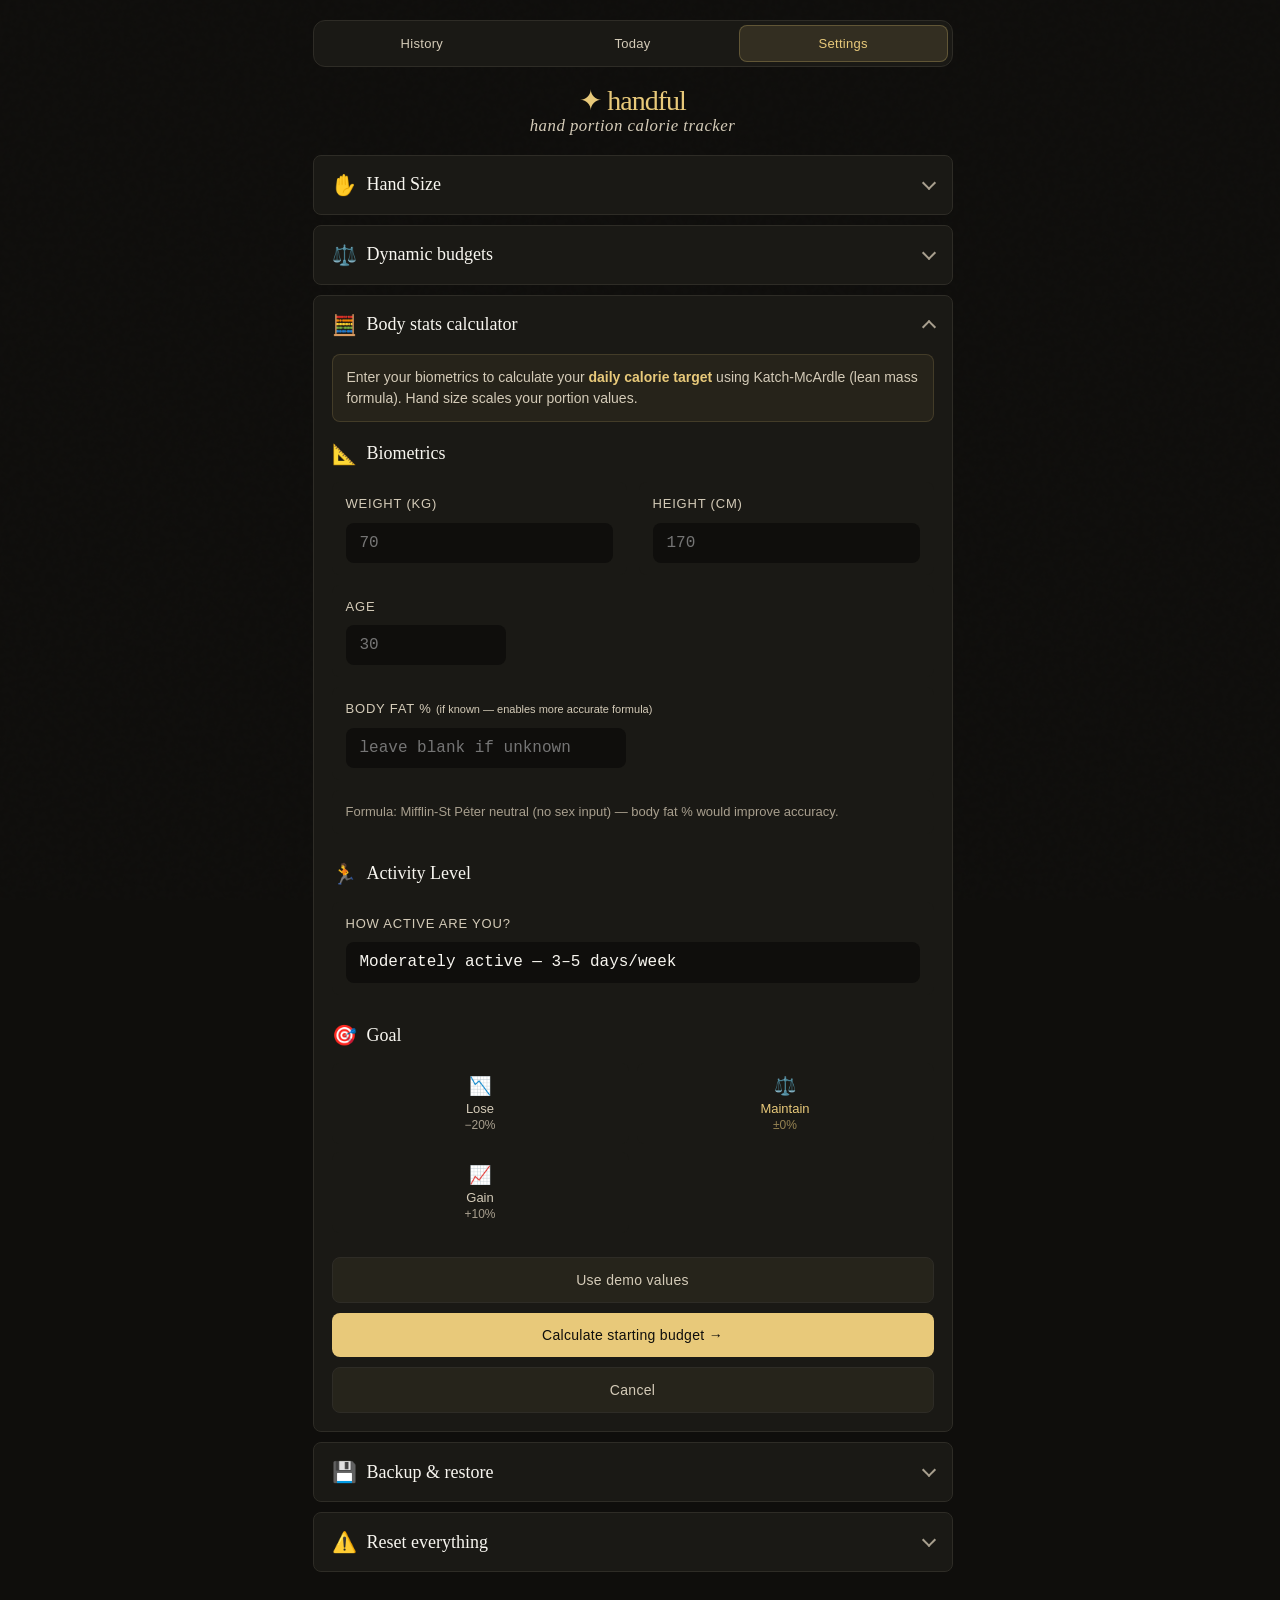
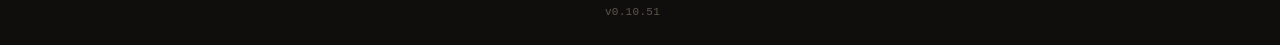
==== commit 7ba96177: "turn log meal into modal instead of tab" ====
--- a/index.html
+++ b/index.html
@@ -17,7 +17,6 @@
   <div class="tabs">
     <button class="tab" data-tab="history">History</button>
     <button class="tab" data-tab="today">Today</button>
-    <button class="tab" data-tab="log">Log Meal</button>
     <button class="tab" data-tab="setup">Settings</button>
   </div>
 
@@ -286,162 +285,6 @@
 
   </div>
 
-  <!-- ═══════════════════ LOG MEAL ═══════════════════ -->
-  <div id="section-log" class="section">
-
-    <div id="no-target-msg" class="info-callout callout-spaced">
-      ⚠ No calorie target set yet. Go to <strong>Setup</strong> first.
-    </div>
-
-    <div id="log-content">
-      <div class="card">
-        <div class="meal-total-summary">
-          <span class="meal-total-label">Meal total</span>
-          <span class="meal-total-value" id="meal-total">0 kcal</span>
-        </div>
-
-        <div class="portion-grid">
-          <!-- Protein -->
-          <div class="portion-row portion-row-protein">
-            <div class="portion-icon">🥩</div>
-            <div class="portion-body">
-              <div class="portion-top">
-                <div class="portion-title-row">
-                  <div class="portion-name">Protein</div>
-                  <div class="portion-size">Palm</div>
-                </div>
-                <div class="portion-controls">
-                  <button class="count-btn" data-count-type="protein" data-count-delta="-1">−</button>
-                  <div class="count-display" id="count-protein">0</div>
-                  <button class="count-btn" data-count-type="protein" data-count-delta="1">+</button>
-                </div>
-              </div>
-              <div class="portion-bottom">
-                <div class="portion-desc">meat, fish, eggs, legumes</div>
-                <div class="portion-kcal" id="protein-kcal">0 kcal</div>
-              </div>
-            </div>
-          </div>
-
-          <!-- Veggies -->
-          <div class="portion-row portion-row-veggie">
-            <div class="portion-icon">🥦</div>
-            <div class="portion-body">
-              <div class="portion-top">
-                <div class="portion-title-row">
-                  <div class="portion-name">Vegetables</div>
-                  <div class="portion-size">Fist</div>
-                </div>
-                <div class="portion-controls">
-                  <button class="count-btn" data-count-type="veggie" data-count-delta="-1">−</button>
-                  <div class="count-display" id="count-veggie">0</div>
-                  <button class="count-btn" data-count-type="veggie" data-count-delta="1">+</button>
-                </div>
-              </div>
-              <div class="portion-bottom">
-                <div class="portion-desc">non-starchy veg</div>
-                <div class="portion-kcal" id="veggie-kcal">0 kcal</div>
-              </div>
-            </div>
-          </div>
-
-          <!-- Carbs -->
-          <div class="portion-row portion-row-carb">
-            <div class="portion-icon">🌾</div>
-            <div class="portion-body">
-              <div class="portion-top">
-                <div class="portion-title-row">
-                  <div class="portion-name">Carbs</div>
-                  <div class="portion-size">Cupped hand</div>
-                </div>
-                <div class="portion-controls">
-                  <button class="count-btn" data-count-type="carb" data-count-delta="-1">−</button>
-                  <div class="count-display" id="count-carb">0</div>
-                  <button class="count-btn" data-count-type="carb" data-count-delta="1">+</button>
-                </div>
-              </div>
-              <div class="portion-bottom">
-                <div class="portion-desc">grains, fruit, tubers</div>
-                <div class="portion-kcal" id="carb-kcal">0 kcal</div>
-              </div>
-            </div>
-          </div>
-
-          <!-- Fat -->
-          <div class="portion-row portion-row-fat">
-            <div class="portion-icon">🥑</div>
-            <div class="portion-body">
-              <div class="portion-top">
-                <div class="portion-title-row">
-                  <div class="portion-name">Fats</div>
-                  <div class="portion-size">Thumb</div>
-                </div>
-                <div class="portion-controls">
-                  <button class="count-btn" data-count-type="fat" data-count-delta="-1">−</button>
-                  <div class="count-display" id="count-fat">0</div>
-                  <button class="count-btn" data-count-type="fat" data-count-delta="1">+</button>
-                </div>
-              </div>
-              <div class="portion-bottom">
-                <div class="portion-desc">oils, nuts, cheese</div>
-                <div class="portion-kcal" id="fat-kcal">0 kcal</div>
-              </div>
-            </div>
-          </div>
-        </div>
-
-        <!-- Quick-add shortcuts -->
-        <div class="quick-add-section">
-          <div class="quick-add-label">Shortcuts</div>
-          <div class="quick-add-grid">
-
-            <!-- Processed snack: +1 carb +1 fat -->
-            <button class="quick-btn" data-action="quick-add-processed">
-              <div class="qb-icon">🍟</div>
-              <span class="qb-name">Processed</span>
-              <div class="qb-adds">+1 carb · +1 fat</div>
-            </button>
-
-            <!-- Light drink: popup -->
-            <button class="quick-btn" data-action="open-light-popup">
-              <div class="qb-icon">🍷</div>
-              <span class="qb-name">Light drink</span>
-              <div class="qb-adds">tap to log</div>
-            </button>
-
-            <!-- Heavy drink: mixed/craft beer/dessert wine — popup to choose -->
-            <button class="quick-btn" data-action="open-heavy-popup">
-              <div class="qb-icon">🍹</div>
-              <span class="qb-name">Heavy drink</span>
-              <div class="qb-adds">tap to log</div>
-            </button>
-
-            <!-- Dairy: popup -->
-            <button class="quick-btn" data-action="open-dairy-popup">
-              <div class="qb-icon">🥛</div>
-              <span class="qb-name">Dairy / milk</span>
-              <div class="qb-adds">tap to log</div>
-            </button>
-
-            <!-- Soda / juice: 355ml = 1 carb -->
-            <button class="quick-btn" data-action="quick-add-soda">
-              <div class="qb-icon">🥤</div>
-              <span class="qb-name">Soda / juice</span>
-              <div class="qb-adds">+1 carb · 12oz (355ml)</div>
-            </button>
-
-          </div>
-        </div>
-
-        <div class="log-btn-wrap">
-          <button type="button" class="btn btn-primary" id="log-meal-btn" data-action="log-meal">Add to today →</button>
-          <button class="btn btn-ghost btn-inline" data-action="reset-counts">Clear</button>
-        </div>
-      </div>
-    </div>
-
-  </div>
-
   <!-- ═══════════════════ TODAY ═══════════════════ -->
   <div id="section-today" class="section">
 
@@ -454,7 +297,6 @@
         <button type="button" class="date-nav-btn" id="today-prev-day" data-action="today-prev-day" aria-label="Previous day">‹</button>
         <div class="date-header-main">
           <div class="date-today" id="today-date-str"></div>
-          <div class="date-str" id="today-day-str">Today</div>
         </div>
         <button type="button" class="date-nav-btn" id="today-next-day" data-action="today-next-day" aria-label="Next day">›</button>
       </div>
@@ -492,7 +334,7 @@
           </div>
         </div>
         <div class="today-log-wrap">
-          <button type="button" class="btn btn-primary today-log-meal-btn" data-tab="log">Log meal</button>
+          <button type="button" class="btn btn-primary today-log-meal-btn" data-action="open-log-meal">Log meal</button>
         </div>
         <div class="today-reset-wrap" id="today-reset-wrap" hidden>
           <button type="button" class="btn-link" id="delete-all-meals-btn" data-action="reset-day">Clear all</button>
@@ -520,6 +362,167 @@
 
   </div>
 
+
+  <!-- ── Log meal modal ── -->
+  <div id="log-meal-popup-overlay" class="popup-overlay log-meal-overlay" data-popup="log-meal">
+    <div id="log-meal-sheet" class="log-meal-sheet">
+      <div class="log-meal-header">
+        <div class="popup-title">Log meal</div>
+        <button type="button" class="log-meal-close" data-action="close-log-meal" aria-label="Close">×</button>
+      </div>
+
+      <div id="no-target-msg" class="info-callout callout-spaced">
+        ⚠ No calorie target set yet. Go to <strong>Settings</strong> first.
+      </div>
+
+      <div id="log-content">
+        <div class="card">
+          <div class="meal-total-summary">
+            <span class="meal-total-label">Meal total</span>
+            <span class="meal-total-value" id="meal-total">0 kcal</span>
+          </div>
+
+          <div class="portion-grid">
+            <!-- Protein -->
+            <div class="portion-row portion-row-protein">
+              <div class="portion-icon">🥩</div>
+              <div class="portion-body">
+                <div class="portion-top">
+                  <div class="portion-title-row">
+                    <div class="portion-name">Protein</div>
+                    <div class="portion-size">Palm</div>
+                  </div>
+                  <div class="portion-controls">
+                    <button class="count-btn" data-count-type="protein" data-count-delta="-1">−</button>
+                    <div class="count-display" id="count-protein">0</div>
+                    <button class="count-btn" data-count-type="protein" data-count-delta="1">+</button>
+                  </div>
+                </div>
+                <div class="portion-bottom">
+                  <div class="portion-desc">meat, fish, eggs, legumes</div>
+                  <div class="portion-kcal" id="protein-kcal">0 kcal</div>
+                </div>
+              </div>
+            </div>
+
+            <!-- Veggies -->
+            <div class="portion-row portion-row-veggie">
+              <div class="portion-icon">🥦</div>
+              <div class="portion-body">
+                <div class="portion-top">
+                  <div class="portion-title-row">
+                    <div class="portion-name">Vegetables</div>
+                    <div class="portion-size">Fist</div>
+                  </div>
+                  <div class="portion-controls">
+                    <button class="count-btn" data-count-type="veggie" data-count-delta="-1">−</button>
+                    <div class="count-display" id="count-veggie">0</div>
+                    <button class="count-btn" data-count-type="veggie" data-count-delta="1">+</button>
+                  </div>
+                </div>
+                <div class="portion-bottom">
+                  <div class="portion-desc">non-starchy veg</div>
+                  <div class="portion-kcal" id="veggie-kcal">0 kcal</div>
+                </div>
+              </div>
+            </div>
+
+            <!-- Carbs -->
+            <div class="portion-row portion-row-carb">
+              <div class="portion-icon">🌾</div>
+              <div class="portion-body">
+                <div class="portion-top">
+                  <div class="portion-title-row">
+                    <div class="portion-name">Carbs</div>
+                    <div class="portion-size">Cupped hand</div>
+                  </div>
+                  <div class="portion-controls">
+                    <button class="count-btn" data-count-type="carb" data-count-delta="-1">−</button>
+                    <div class="count-display" id="count-carb">0</div>
+                    <button class="count-btn" data-count-type="carb" data-count-delta="1">+</button>
+                  </div>
+                </div>
+                <div class="portion-bottom">
+                  <div class="portion-desc">grains, fruit, tubers</div>
+                  <div class="portion-kcal" id="carb-kcal">0 kcal</div>
+                </div>
+              </div>
+            </div>
+
+            <!-- Fat -->
+            <div class="portion-row portion-row-fat">
+              <div class="portion-icon">🥑</div>
+              <div class="portion-body">
+                <div class="portion-top">
+                  <div class="portion-title-row">
+                    <div class="portion-name">Fats</div>
+                    <div class="portion-size">Thumb</div>
+                  </div>
+                  <div class="portion-controls">
+                    <button class="count-btn" data-count-type="fat" data-count-delta="-1">−</button>
+                    <div class="count-display" id="count-fat">0</div>
+                    <button class="count-btn" data-count-type="fat" data-count-delta="1">+</button>
+                  </div>
+                </div>
+                <div class="portion-bottom">
+                  <div class="portion-desc">oils, nuts, cheese</div>
+                  <div class="portion-kcal" id="fat-kcal">0 kcal</div>
+                </div>
+              </div>
+            </div>
+          </div>
+
+          <!-- Quick-add shortcuts -->
+          <div class="quick-add-section">
+            <div class="quick-add-label">Shortcuts</div>
+            <div class="quick-add-grid">
+
+              <!-- Processed snack: +1 carb +1 fat -->
+              <button class="quick-btn" data-action="quick-add-processed">
+                <div class="qb-icon">🍟</div>
+                <span class="qb-name">Processed</span>
+                <div class="qb-adds">+1 carb · +1 fat</div>
+              </button>
+
+              <!-- Light drink: popup -->
+              <button class="quick-btn" data-action="open-light-popup">
+                <div class="qb-icon">🍷</div>
+                <span class="qb-name">Light drink</span>
+                <div class="qb-adds">tap to log</div>
+              </button>
+
+              <!-- Heavy drink: mixed/craft beer/dessert wine — popup to choose -->
+              <button class="quick-btn" data-action="open-heavy-popup">
+                <div class="qb-icon">🍹</div>
+                <span class="qb-name">Heavy drink</span>
+                <div class="qb-adds">tap to log</div>
+              </button>
+
+              <!-- Dairy: popup -->
+              <button class="quick-btn" data-action="open-dairy-popup">
+                <div class="qb-icon">🥛</div>
+                <span class="qb-name">Dairy / milk</span>
+                <div class="qb-adds">tap to log</div>
+              </button>
+
+              <!-- Soda / juice: 355ml = 1 carb -->
+              <button class="quick-btn" data-action="quick-add-soda">
+                <div class="qb-icon">🥤</div>
+                <span class="qb-name">Soda / juice</span>
+                <div class="qb-adds">+1 carb · 12oz (355ml)</div>
+              </button>
+
+            </div>
+          </div>
+        </div>
+      </div>
+
+      <div class="log-btn-wrap" id="log-meal-footer">
+        <button type="button" class="btn btn-primary" id="log-meal-btn" data-action="log-meal">Add to today →</button>
+        <button type="button" class="btn btn-ghost btn-inline" data-action="reset-counts">Clear</button>
+      </div>
+    </div>
+  </div>
 
   <!-- ── Heavy drink popup ── -->
   <div id="heavy-popup-overlay" class="popup-overlay" data-popup="heavy">
--- a/styles.css
+++ b/styles.css
@@ -58,7 +58,7 @@
   /* ── Header ── */
   .header {
     text-align: center;
-    margin-bottom: 32px;
+    margin-bottom: 20px;
   }
 
   .logo {
@@ -86,7 +86,7 @@
     border: 1px solid var(--border);
     border-radius: var(--radius);
     padding: 4px;
-    margin-bottom: 32px;
+    margin-bottom: 20px;
   }
 
   .tab {
@@ -265,7 +265,7 @@
   #today-content .today-log-wrap {
     display: flex;
     justify-content: center;
-    margin-top: 16px;
+    margin-top: 10px;
   }
 
   #today-content .today-log-meal-btn {
@@ -276,7 +276,7 @@
   #today-content .today-reset-wrap:not([hidden]) {
     display: flex;
     justify-content: center;
-    margin-top: 28px;
+    margin-top: 16px;
     padding-bottom: 8px;
   }
 
@@ -583,28 +583,91 @@
     gap: 10px;
   }
 
-  #log-content .log-btn-wrap {
-    position: fixed;
-    bottom: 0;
-    left: 50%;
-    transform: translateX(-50%);
+  .log-meal-sheet .log-btn-wrap {
+    flex-shrink: 0;
+    margin-top: 0;
     width: 100%;
-    max-width: 680px;
-    margin-top: 0;
     padding: 12px 20px calc(12px + env(safe-area-inset-bottom, 0px));
     background: var(--bg);
     border-top: 1px solid var(--border);
-    z-index: 50;
     box-sizing: border-box;
   }
 
-  #log-content .log-btn-wrap .btn-primary {
+  .log-meal-sheet .log-btn-wrap .btn-primary {
     flex: 1;
     width: auto;
   }
 
-  #section-log.active {
-    padding-bottom: calc(68px + env(safe-area-inset-bottom, 0px));
+  .log-meal-overlay {
+    align-items: flex-end;
+    padding: 0;
+    z-index: 90;
+  }
+
+  .log-meal-sheet {
+    display: flex;
+    flex-direction: column;
+    width: 100%;
+    max-width: 680px;
+    max-height: calc(100% - env(safe-area-inset-top, 0px));
+    background: var(--bg);
+    border: 1px solid var(--border);
+    border-bottom: none;
+    border-radius: 16px 16px 0 0;
+    padding: 0;
+    animation: slideUp 0.22s ease-out;
+    overflow: hidden;
+  }
+
+  .log-meal-header {
+    display: flex;
+    align-items: center;
+    justify-content: space-between;
+    gap: 12px;
+    padding: 20px 20px 12px;
+    flex-shrink: 0;
+  }
+
+  .log-meal-header .popup-title {
+    margin-bottom: 0;
+  }
+
+  .log-meal-close {
+    flex-shrink: 0;
+    width: 36px;
+    height: 36px;
+    padding: 0;
+    border: 1px solid var(--border);
+    border-radius: var(--radius-sm);
+    background: transparent;
+    color: var(--text-muted);
+    font-size: 22px;
+    line-height: 1;
+    cursor: pointer;
+    transition: all 0.15s;
+  }
+
+  .log-meal-close:hover {
+    color: var(--text);
+    border-color: var(--text-dim);
+  }
+
+  #log-meal-sheet #no-target-msg {
+    margin: 0 20px 20px;
+  }
+
+  #log-content {
+    flex: 1;
+    min-height: 0;
+    overflow-y: auto;
+    padding: 0 20px 12px;
+    -webkit-overflow-scrolling: touch;
+  }
+
+  #log-content .card {
+    border: none;
+    padding: 0 0 4px;
+    background: transparent;
   }
 
   .meal-total-summary {
@@ -856,7 +919,7 @@
     align-items: center;
     justify-content: space-between;
     gap: 12px;
-    margin-bottom: 20px;
+    margin-bottom: 12px;
   }
 
   .date-header-main {
@@ -892,25 +955,24 @@
     cursor: not-allowed;
   }
 
-  .date-str {
-    font-family: 'DM Mono', monospace;
-    font-size: 14px;
-    color: var(--text-dim);
-  }
-
   .date-today {
     font-family: 'DM Serif Display', serif;
     font-size: 20px;
     color: var(--text);
   }
 
+  .today-day-name.is-today {
+    text-decoration: underline;
+    text-underline-offset: 3px;
+  }
+
   /* ── Today: flat layout (no card boxes) ── */
   #today-content .progress-wrap,
   #today-content .card {
     background: none;
     border: none;
     padding: 0;
-    margin-bottom: 24px;
+    margin-bottom: 16px;
   }
 
   #today-content .card-title {
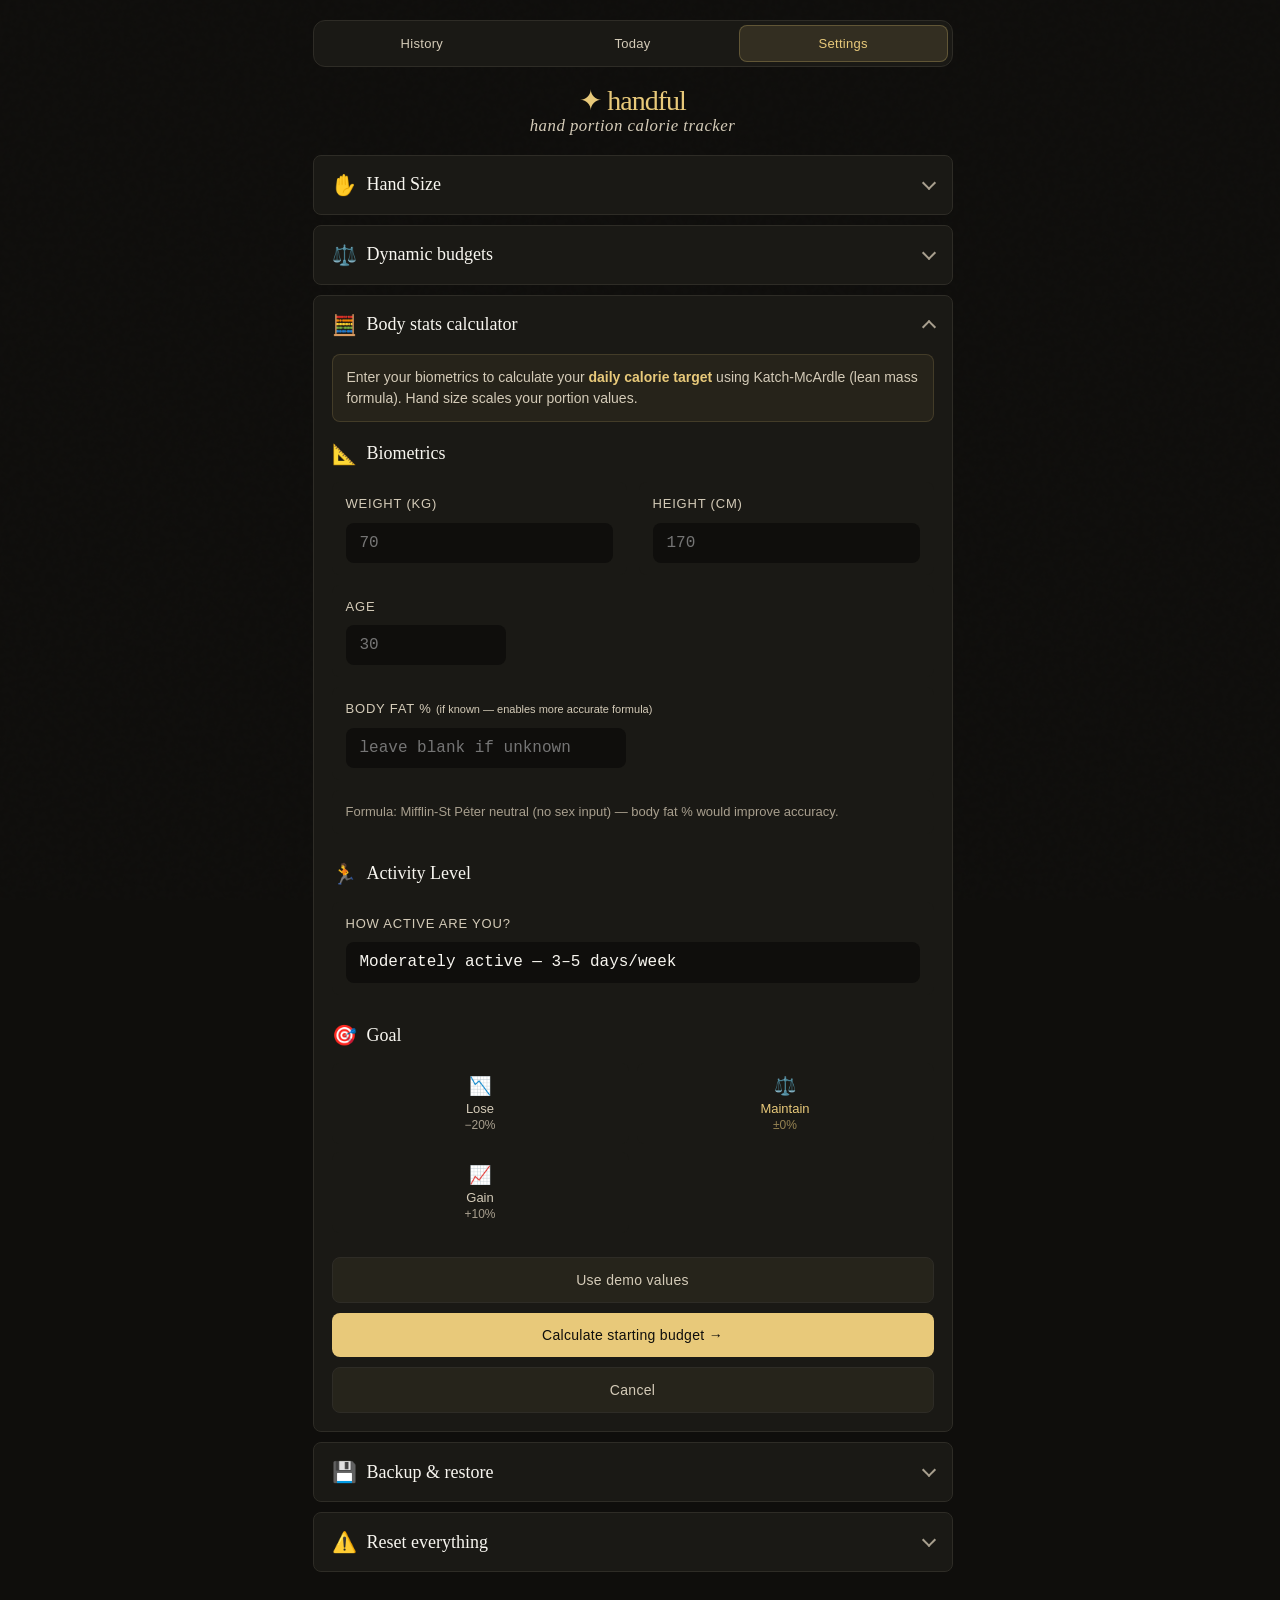
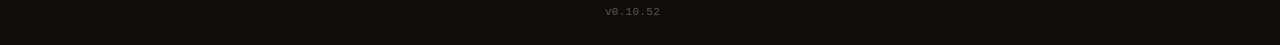
==== commit 24d28253: "Disabling double-tap and pinch zoom" ====
--- a/index.html
+++ b/index.html
@@ -2,7 +2,7 @@
 <html lang="en">
 <head>
 <meta charset="UTF-8">
-<meta name="viewport" content="width=device-width, initial-scale=1.0">
+<meta name="viewport" content="width=device-width, initial-scale=1.0, maximum-scale=1.0, user-scalable=no">
 <title>Handful — Portion Calorie Tracker</title>
 <meta name="description" content="Track hand-sized meal portions and daily calorie targets offline.">
 <meta name="theme-color" content="#0f0e0c">
--- a/styles.css
+++ b/styles.css
@@ -25,6 +25,7 @@
 
   html {
     scrollbar-gutter: stable;
+    touch-action: manipulation;
   }
 
   body {
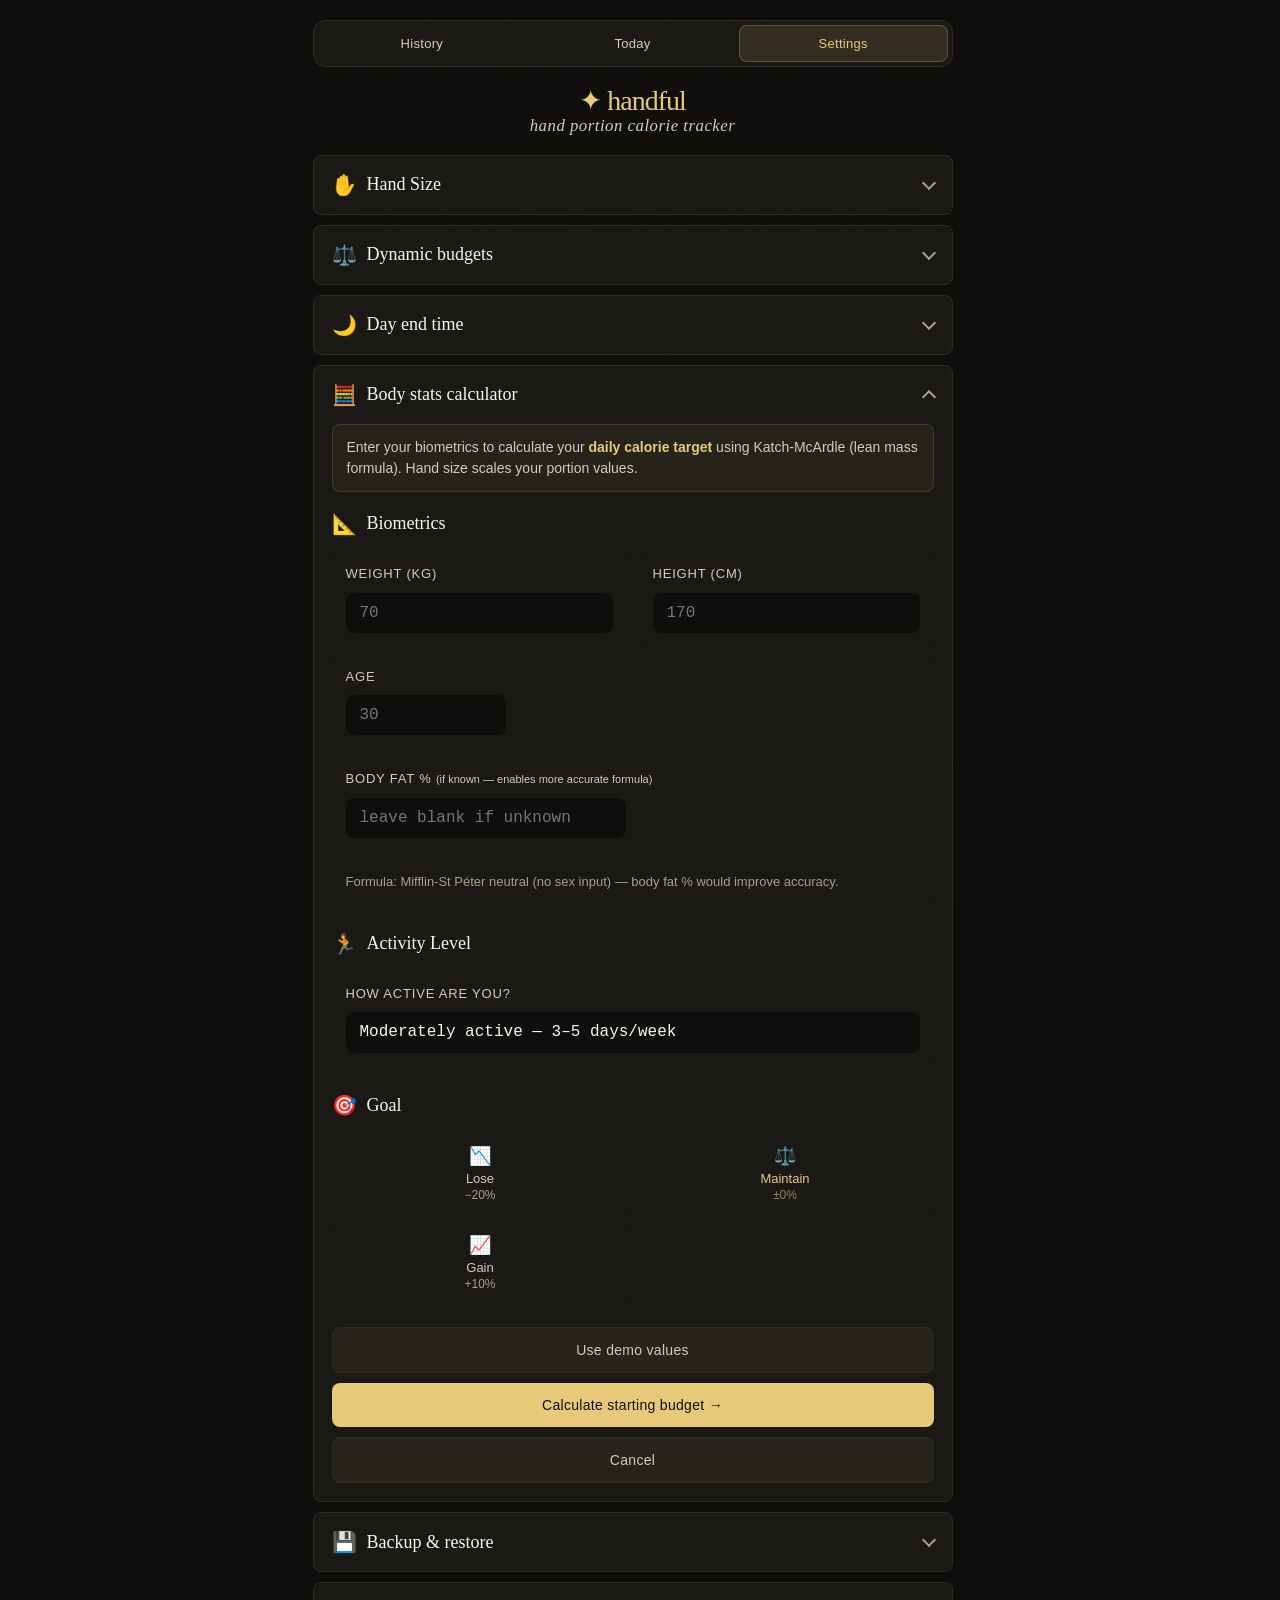
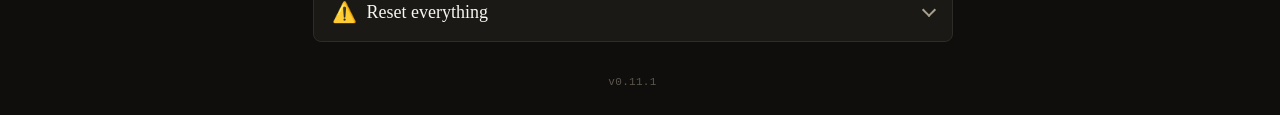
==== commit 67754ee6: "add custom day end time to settings" ====
--- a/index.html
+++ b/index.html
@@ -162,6 +162,28 @@
         <button type="button" class="toggle-option selected" data-dynamic-recalc="false">Disable</button>
       </div>
       <p class="setup-recalc-hint">When you overshoot a portion type, remaining budgets shrink to fit your daily calorie target — fats first, then protein, then carbs. Vegetables are never reduced. If you exceed your daily calories, uneaten non-veggie portions drop to zero.</p>
+      </div>
+    </section>
+
+    <section class="setup-panel" id="setup-panel-day-end">
+      <button class="setup-panel-toggle" type="button" data-setup-panel="day-end" aria-expanded="false" aria-controls="setup-day-end-body">
+        <span class="setup-panel-title"><span>🌙</span> Day end time</span>
+        <span class="setup-panel-chevron" aria-hidden="true"></span>
+      </button>
+      <div class="setup-panel-body" id="setup-day-end-body">
+        <div class="field">
+          <label for="day-end-hour">When does your day roll over?</label>
+          <select id="day-end-hour">
+            <option value="0">Midnight (12:00 AM)</option>
+            <option value="1">1:00 AM</option>
+            <option value="2" selected>2:00 AM</option>
+            <option value="3">3:00 AM</option>
+            <option value="4">4:00 AM</option>
+            <option value="5">5:00 AM</option>
+            <option value="6">6:00 AM</option>
+          </select>
+        </div>
+        <p class="setup-recalc-hint">Meals logged before this time still count toward the previous day. For example, with <strong>4:00 AM</strong> selected, a snack at 2:00 AM stays on yesterday’s totals until 4:00 AM.</p>
       </div>
     </section>
 
@@ -260,7 +282,7 @@
         <span class="setup-panel-chevron" aria-hidden="true"></span>
       </button>
       <div class="setup-panel-body" id="setup-backup-body">
-        <p class="setup-recalc-hint">Backs up and restores your meal history, daily portion budget, calorie targets (including target history), hand size, goal, body stats, dynamic budget setting, and today’s in-progress log counts. Import replaces all of that on this device.</p>
+        <p class="setup-recalc-hint">Backs up and restores your meal history, daily portion budget, calorie targets (including target history), hand size, goal, body stats, dynamic budget setting, day end time, and today’s in-progress log counts. Import replaces all of that on this device.</p>
         <div class="setup-backup-actions">
           <button type="button" class="btn btn-ghost setup-reset-btn" data-action="export-backup">Export backup</button>
           <button type="button" id="import-backup-btn" class="btn btn-ghost setup-reset-btn" data-action="import-backup">Import backup</button>
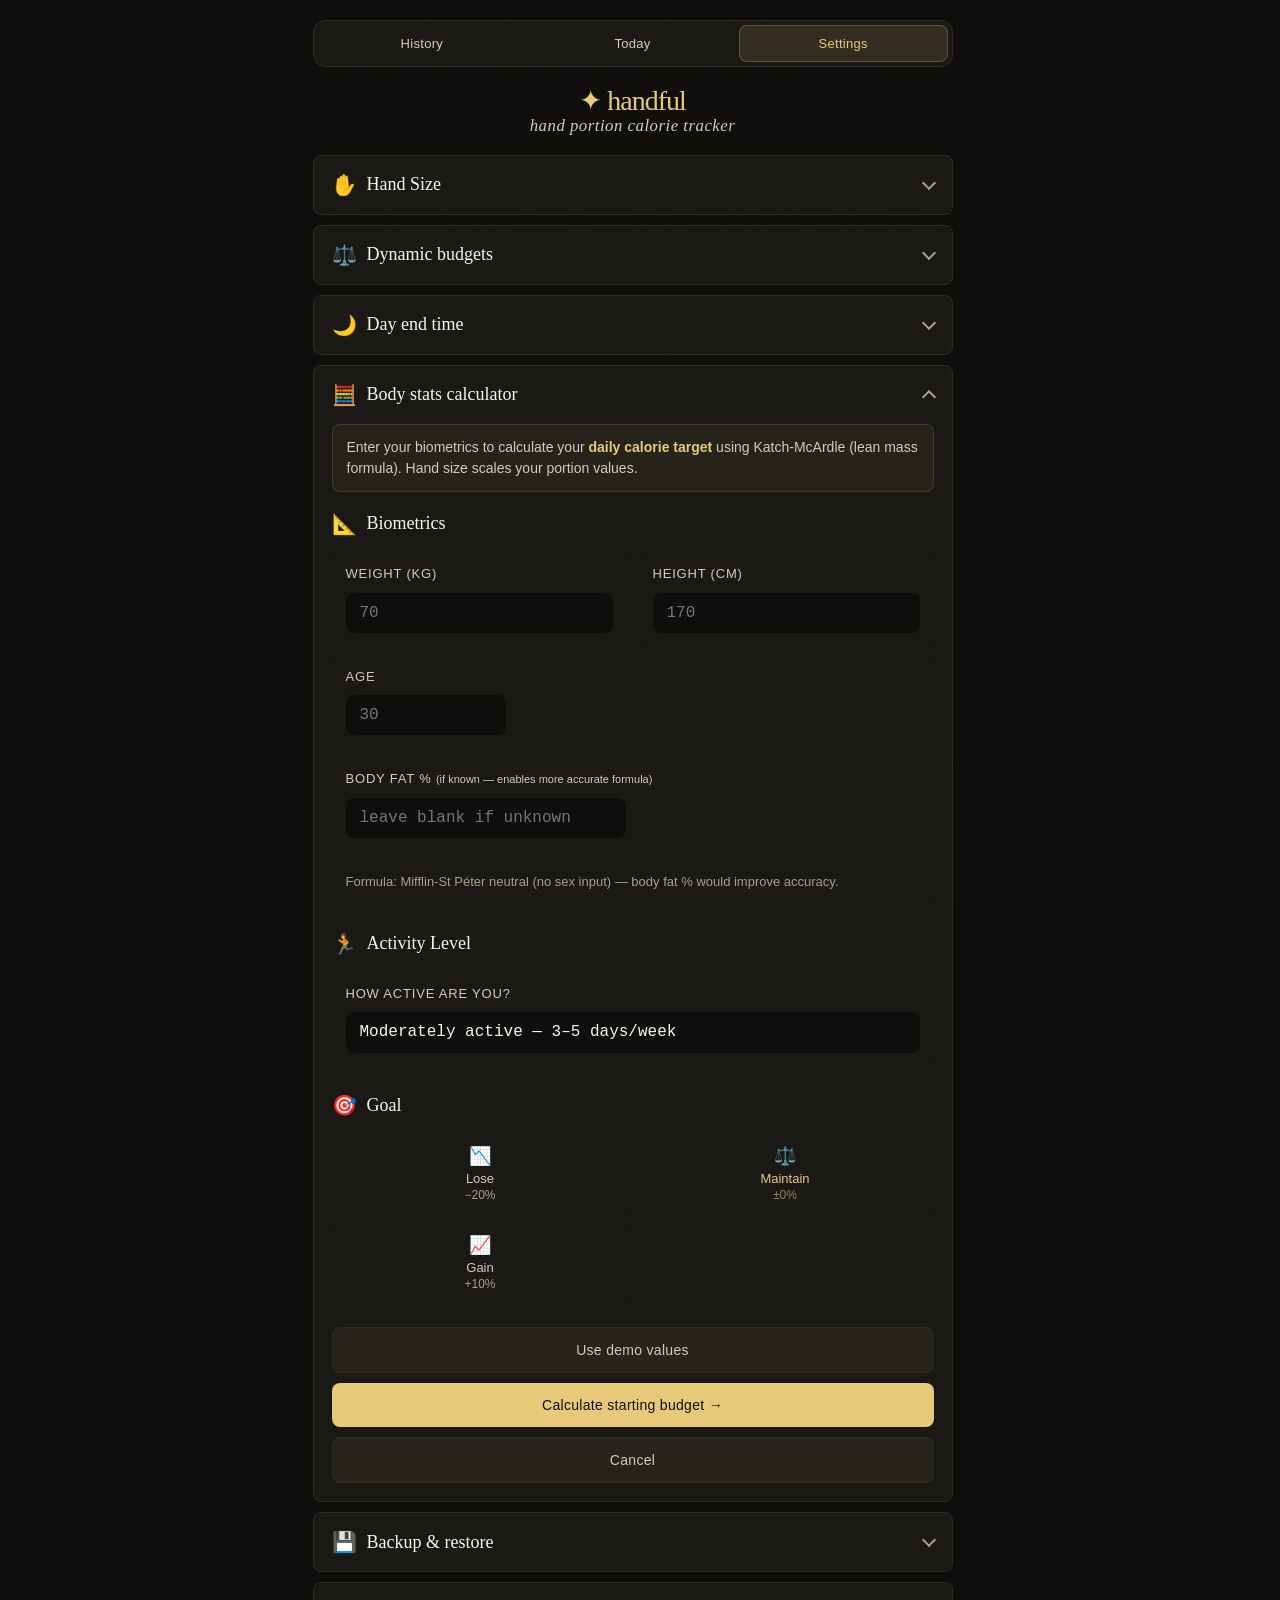
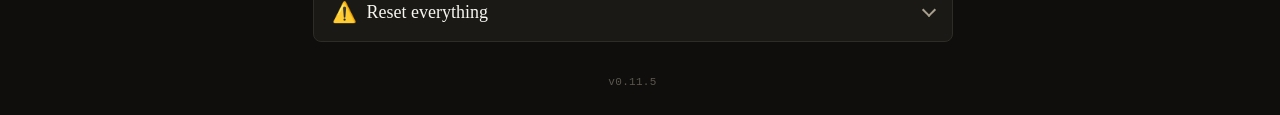
==== commit badf1112: "new PWA icons + favicon" ====
--- a/index.html
+++ b/index.html
@@ -7,8 +7,10 @@
 <meta name="description" content="Track hand-sized meal portions and daily calorie targets offline.">
 <meta name="theme-color" content="#0f0e0c">
 <link rel="manifest" href="manifest.webmanifest">
-<link rel="icon" href="icons/icon-48.png" type="image/png">
-<link rel="apple-touch-icon" href="icons/icon-180.png">
+<link rel="icon" href="favicon.svg?v=4" type="image/svg+xml">
+<link rel="icon" href="icons/icon-32.png?v=2" type="image/png" sizes="32x32">
+<link rel="icon" href="icons/icon-48.png?v=2" type="image/png" sizes="48x48">
+<link rel="apple-touch-icon" href="icons/icon-180.png?v=2">
 <link rel="stylesheet" href="styles.css">
 </head>
 <body>
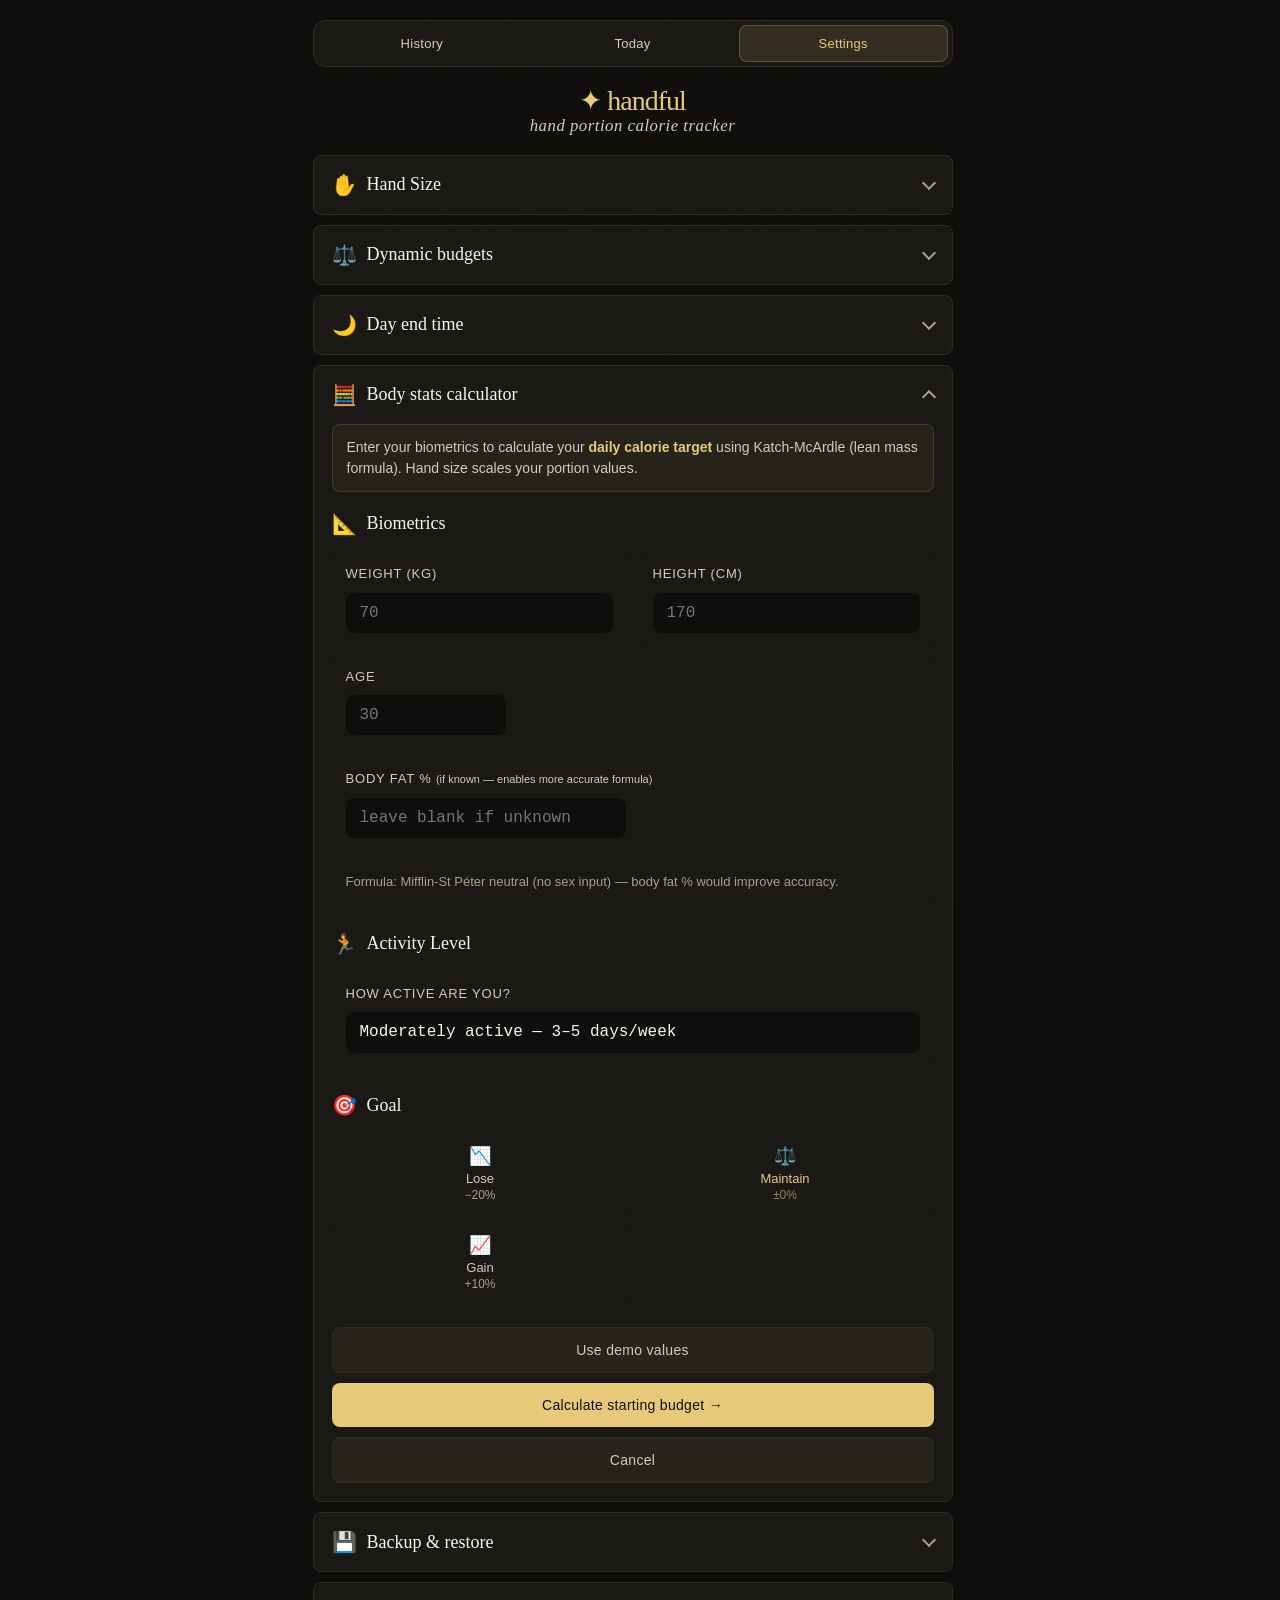
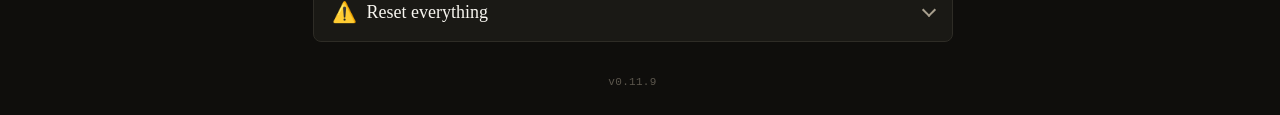
==== commit 8a7116bd: "add portion count avg to history, fix past day wrong day log" ====
--- a/index.html
+++ b/index.html
@@ -376,9 +376,16 @@
     </div>
 
     <div id="history-content">
+      <div class="date-header history-week-header">
+        <button type="button" class="date-nav-btn" id="history-prev-week" data-action="history-prev-week" aria-label="Previous week">‹</button>
+        <div class="date-header-main">
+          <div class="date-today" id="history-week-range"></div>
+        </div>
+        <button type="button" class="date-nav-btn" id="history-next-week" data-action="history-next-week" aria-label="Next week">›</button>
+      </div>
       <div id="history-week-avg" class="history-week-avg" hidden>
-        <span class="history-week-avg-label">Average, excluding today</span>
-        <span class="history-week-avg-value" id="history-week-avg-value"></span>
+        <div class="history-week-avg-label">Weekly average</div>
+        <div id="history-week-avg-row" class="history-portions"></div>
       </div>
       <div id="history-chart" class="history-chart" aria-hidden="true"></div>
       <div id="history-list"></div>
--- a/styles.css
+++ b/styles.css
@@ -985,11 +985,18 @@
   }
 
   /* ── History ── */
+  .history-week-header {
+    margin-bottom: 16px;
+  }
+
+  .history-week-header .date-today {
+    font-size: 17px;
+  }
+
   .history-week-avg {
     display: flex;
-    align-items: center;
-    justify-content: space-between;
-    gap: 12px;
+    flex-direction: column;
+    gap: 10px;
     margin-bottom: 20px;
   }
 
@@ -998,12 +1005,9 @@
     color: var(--text-dim);
   }
 
-  .history-week-avg-value {
-    font-family: 'DM Mono', monospace;
-    font-size: 16px;
-    color: var(--accent);
-    font-weight: 500;
-    flex-shrink: 0;
+  .history-pt-avg {
+    font-weight: 700;
+    color: var(--text);
   }
 
   #history-content .empty-state {
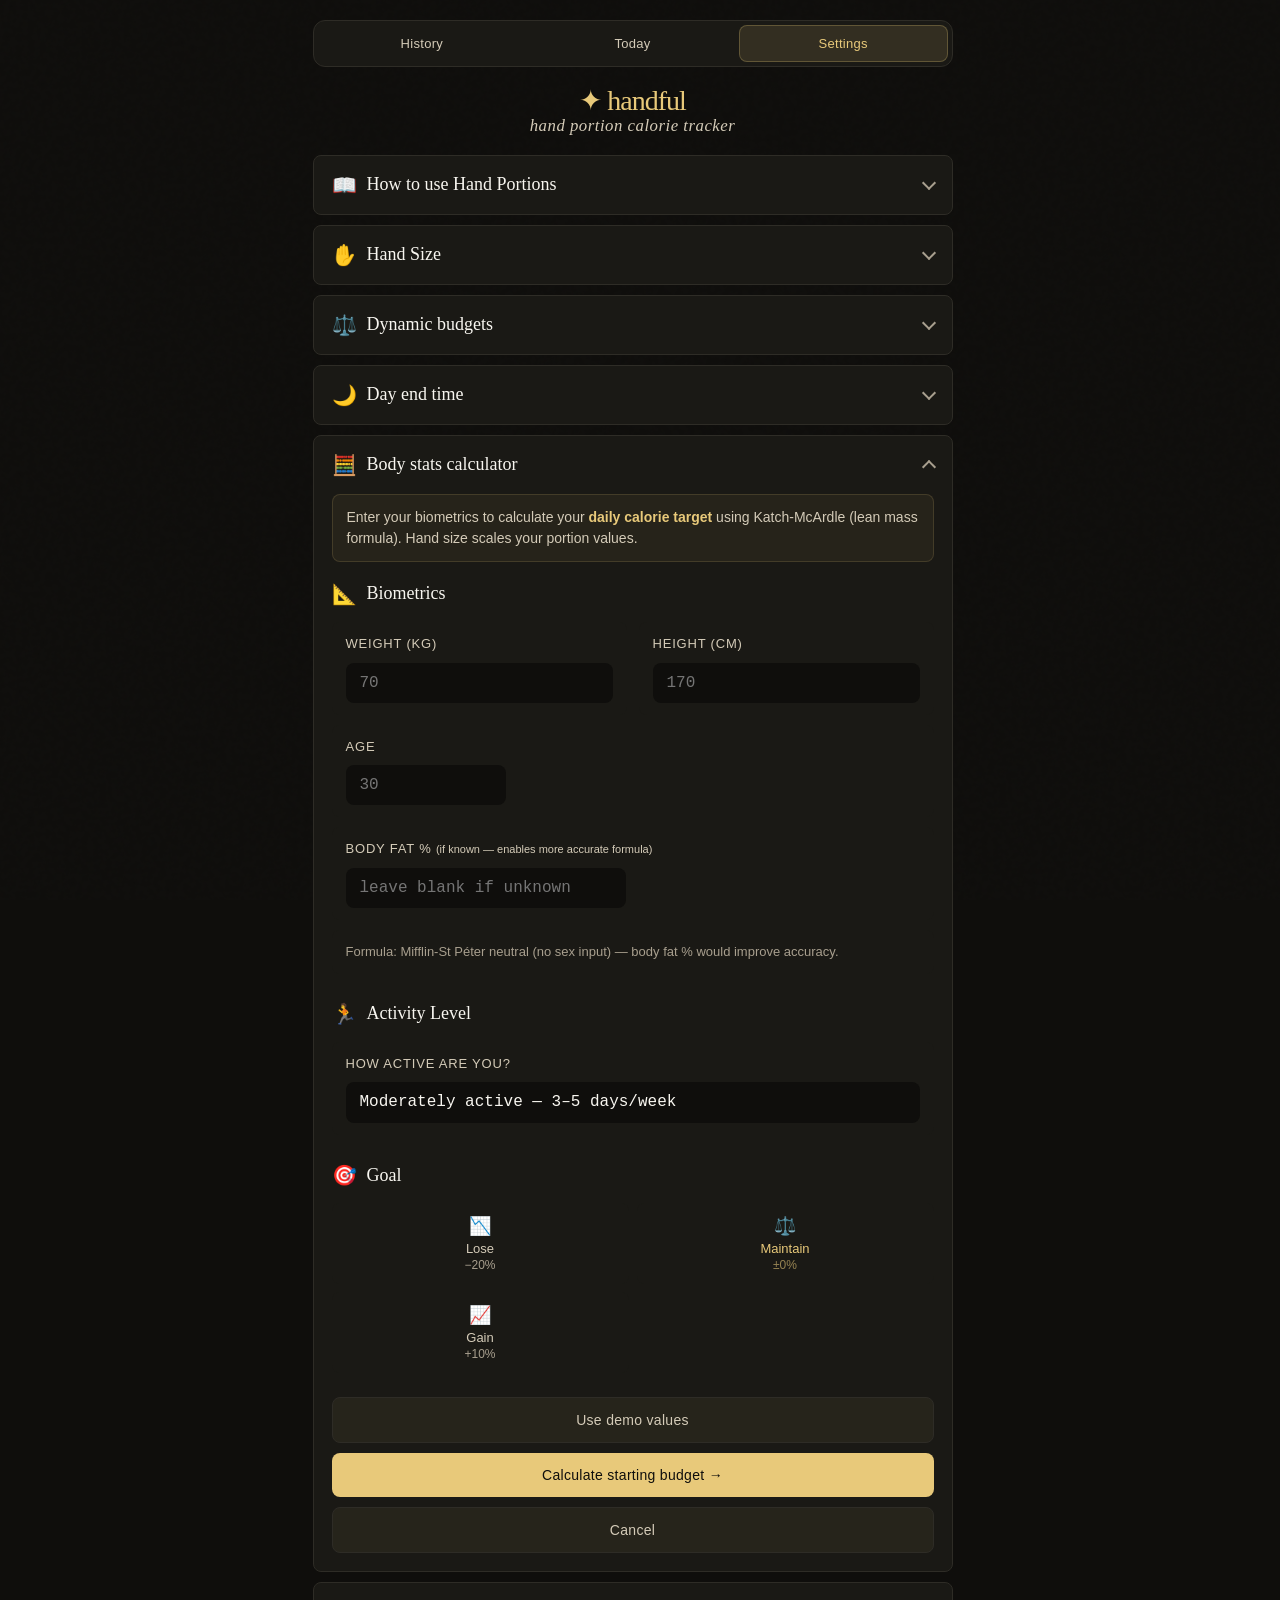
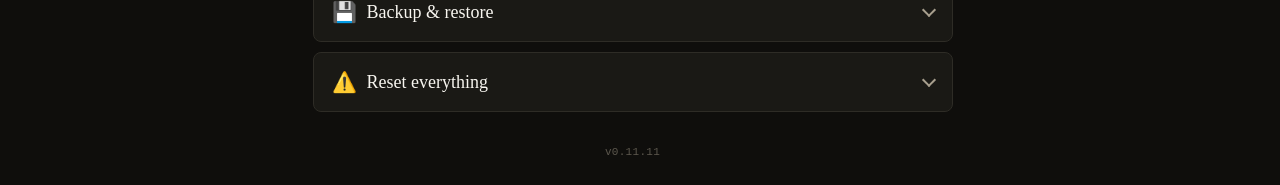
==== commit df27c6ba: "Add hand portions guide to settings Co-authored-by: Anna Filou <anna-filou@users.noreply.github.com>" ====
--- a/index.html
+++ b/index.html
@@ -126,6 +126,80 @@
           </div>
         </div>
       </div>
+      </div>
+    </section>
+
+    <section class="setup-panel" id="setup-panel-portions-guide">
+      <button class="setup-panel-toggle" type="button" data-setup-panel="portions-guide" aria-expanded="false" aria-controls="setup-portions-guide">
+        <span class="setup-panel-title"><span>📖</span> How to use Hand Portions</span>
+        <span class="setup-panel-chevron" aria-hidden="true"></span>
+      </button>
+      <div class="setup-panel-body portion-guide" id="setup-portions-guide">
+        <h3>Counting calories with your hands</h3>
+        <p>Handful uses <strong>Precision Nutrition's hand portion method</strong> — a way to estimate calories and macros without weighing food or logging every gram.</p>
+        <p><a href="https://www.precisionnutrition.com/hand-portion-faq" target="_blank" rel="noopener noreferrer">Learn more at Precision Nutrition →</a></p>
+
+        <hr>
+
+        <h3>The four portions</h3>
+        <div class="portion-guide-table-wrap">
+          <table class="portion-guide-table">
+            <thead>
+              <tr>
+                <th>Portion</th>
+                <th>Hand shape</th>
+                <th>What it measures</th>
+              </tr>
+            </thead>
+            <tbody>
+              <tr>
+                <td><strong>Protein</strong></td>
+                <td>Palm (flat, no fingers) — or full hand including fingers for fish<sup>*</sup></td>
+                <td>Meat, fish, eggs, yogurt</td>
+              </tr>
+              <tr>
+                <td><strong>Vegetables</strong></td>
+                <td>Fist (closed hand)</td>
+                <td>Any non-starchy veg</td>
+              </tr>
+              <tr>
+                <td><strong>Carbs</strong></td>
+                <td>Cupped hand</td>
+                <td>Grains, legumes, fruit, tubers</td>
+              </tr>
+              <tr>
+                <td><strong>Fats</strong></td>
+                <td>Thumb</td>
+                <td>Oils, nuts, cheese, dark chocolate</td>
+              </tr>
+            </tbody>
+          </table>
+        </div>
+        <p class="portion-guide-note"><em><sup>*</sup> Handful adjustment. Fish is lower in calories than most protein sources, so one portion includes the fingers to compensate. This differs from standard Precision Nutrition guidance.</em></p>
+
+        <hr>
+
+        <h3>Special cases</h3>
+        <p><strong>Compound foods</strong> (cake, cheesecake, cookies, ice cream, chips)<br>
+        Count as <strong>1 cupped hand of carbs + 1 thumb of fat</strong> per handful. For very fat-dense options like cheesecake, add an extra thumb.</p>
+        <p><strong>Sweetened drinks</strong> (juice, soda, sweetened milk)<br>
+        Count as <strong>1 cupped hand of carbs</strong> per serving.</p>
+        <p><strong>Mixed meals</strong> (stews, soups, casseroles)<br>
+        Eyeball the components and estimate each category separately.</p>
+
+        <hr>
+
+        <h3>Why it works</h3>
+        <p>Your hands scale with your body. Larger people need more food and tend to have larger hands — so portions self-adjust automatically. No measuring cups needed.</p>
+
+        <hr>
+
+        <h3>No need to memorize the special cases</h3>
+        <p>When logging, Handful's shortcut section surfaces these combinations for you automatically — just tap the relevant shortcut and move on.</p>
+
+        <hr>
+
+        <p class="portion-guide-note"><em>Method based on Precision Nutrition's hand portion system. Precision Nutrition is not affiliated with Handful.</em></p>
       </div>
     </section>
 
--- a/styles.css
+++ b/styles.css
@@ -881,6 +881,84 @@
     display: block;
   }
 
+  .portion-guide {
+    color: var(--text-muted);
+    font-size: 14px;
+    line-height: 1.6;
+  }
+
+  .portion-guide h3 {
+    font-family: 'DM Serif Display', serif;
+    font-size: 19px;
+    font-weight: 400;
+    color: var(--text);
+    line-height: 1.25;
+    margin: 0 0 10px;
+  }
+
+  .portion-guide p {
+    margin: 0 0 14px;
+  }
+
+  .portion-guide p:last-child {
+    margin-bottom: 0;
+  }
+
+  .portion-guide strong {
+    color: var(--text);
+  }
+
+  .portion-guide a {
+    color: var(--accent);
+    font-weight: 600;
+    text-decoration: none;
+  }
+
+  .portion-guide a:hover {
+    text-decoration: underline;
+  }
+
+  .portion-guide hr {
+    border: none;
+    border-top: 1px solid var(--border);
+    margin: 18px 0;
+  }
+
+  .portion-guide-table-wrap {
+    margin: 0 0 10px;
+    overflow-x: auto;
+  }
+
+  .portion-guide-table {
+    width: 100%;
+    min-width: 520px;
+    border-collapse: collapse;
+    font-size: 13px;
+  }
+
+  .portion-guide-table th,
+  .portion-guide-table td {
+    padding: 10px;
+    border: 1px solid var(--border);
+    text-align: left;
+    vertical-align: top;
+  }
+
+  .portion-guide-table th {
+    background: var(--surface2);
+    color: var(--text);
+    font-weight: 700;
+  }
+
+  .portion-guide-table td {
+    background: var(--bg);
+  }
+
+  .portion-guide-note {
+    color: var(--text-dim);
+    font-size: 13px;
+  }
+
   .setup-recalc-hint {
     font-size: 13px;
     color: var(--text-dim);
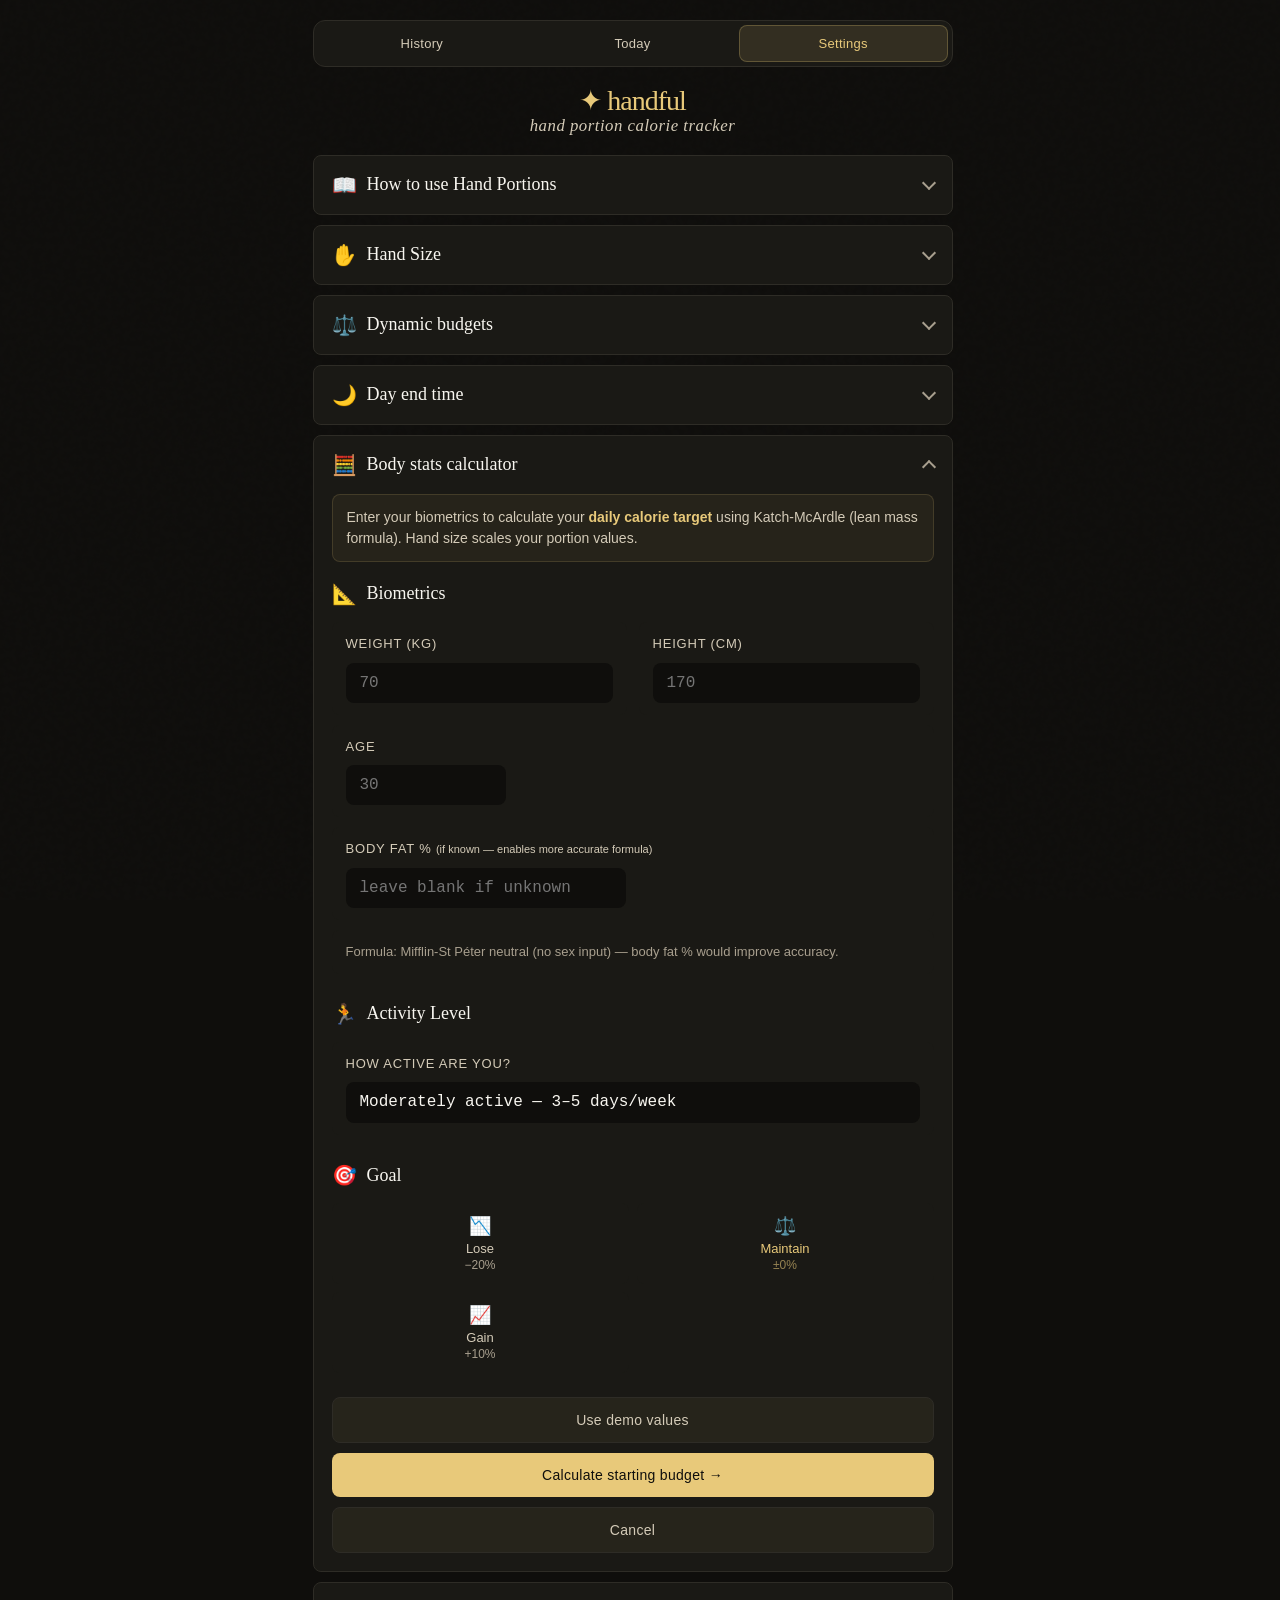
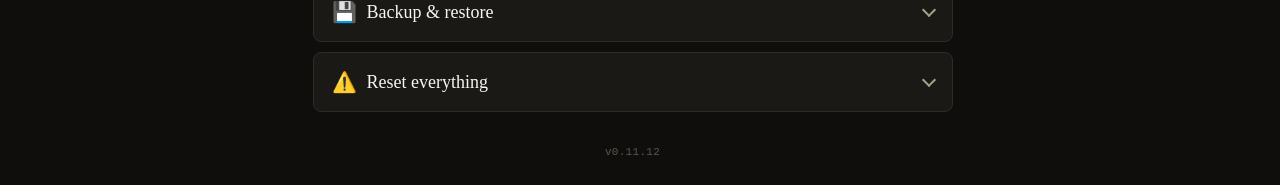
==== commit aec7df2e: "Add cheesecake meal shortcut Co-authored-by: Anna Filou <anna-filou@users.noreply.github.com>" ====
--- a/index.html
+++ b/index.html
@@ -589,6 +589,13 @@
                 <div class="qb-adds">+1 carb · +1 fat</div>
               </button>
 
+              <!-- Cheesecake: +1 carb +2 fat -->
+              <button class="quick-btn" data-action="quick-add-cheesecake">
+                <div class="qb-icon">🍰</div>
+                <span class="qb-name">Cheesecake</span>
+                <div class="qb-adds">+1 carb · +2 fat</div>
+              </button>
+
               <!-- Light drink: popup -->
               <button class="quick-btn" data-action="open-light-popup">
                 <div class="qb-icon">🍷</div>
